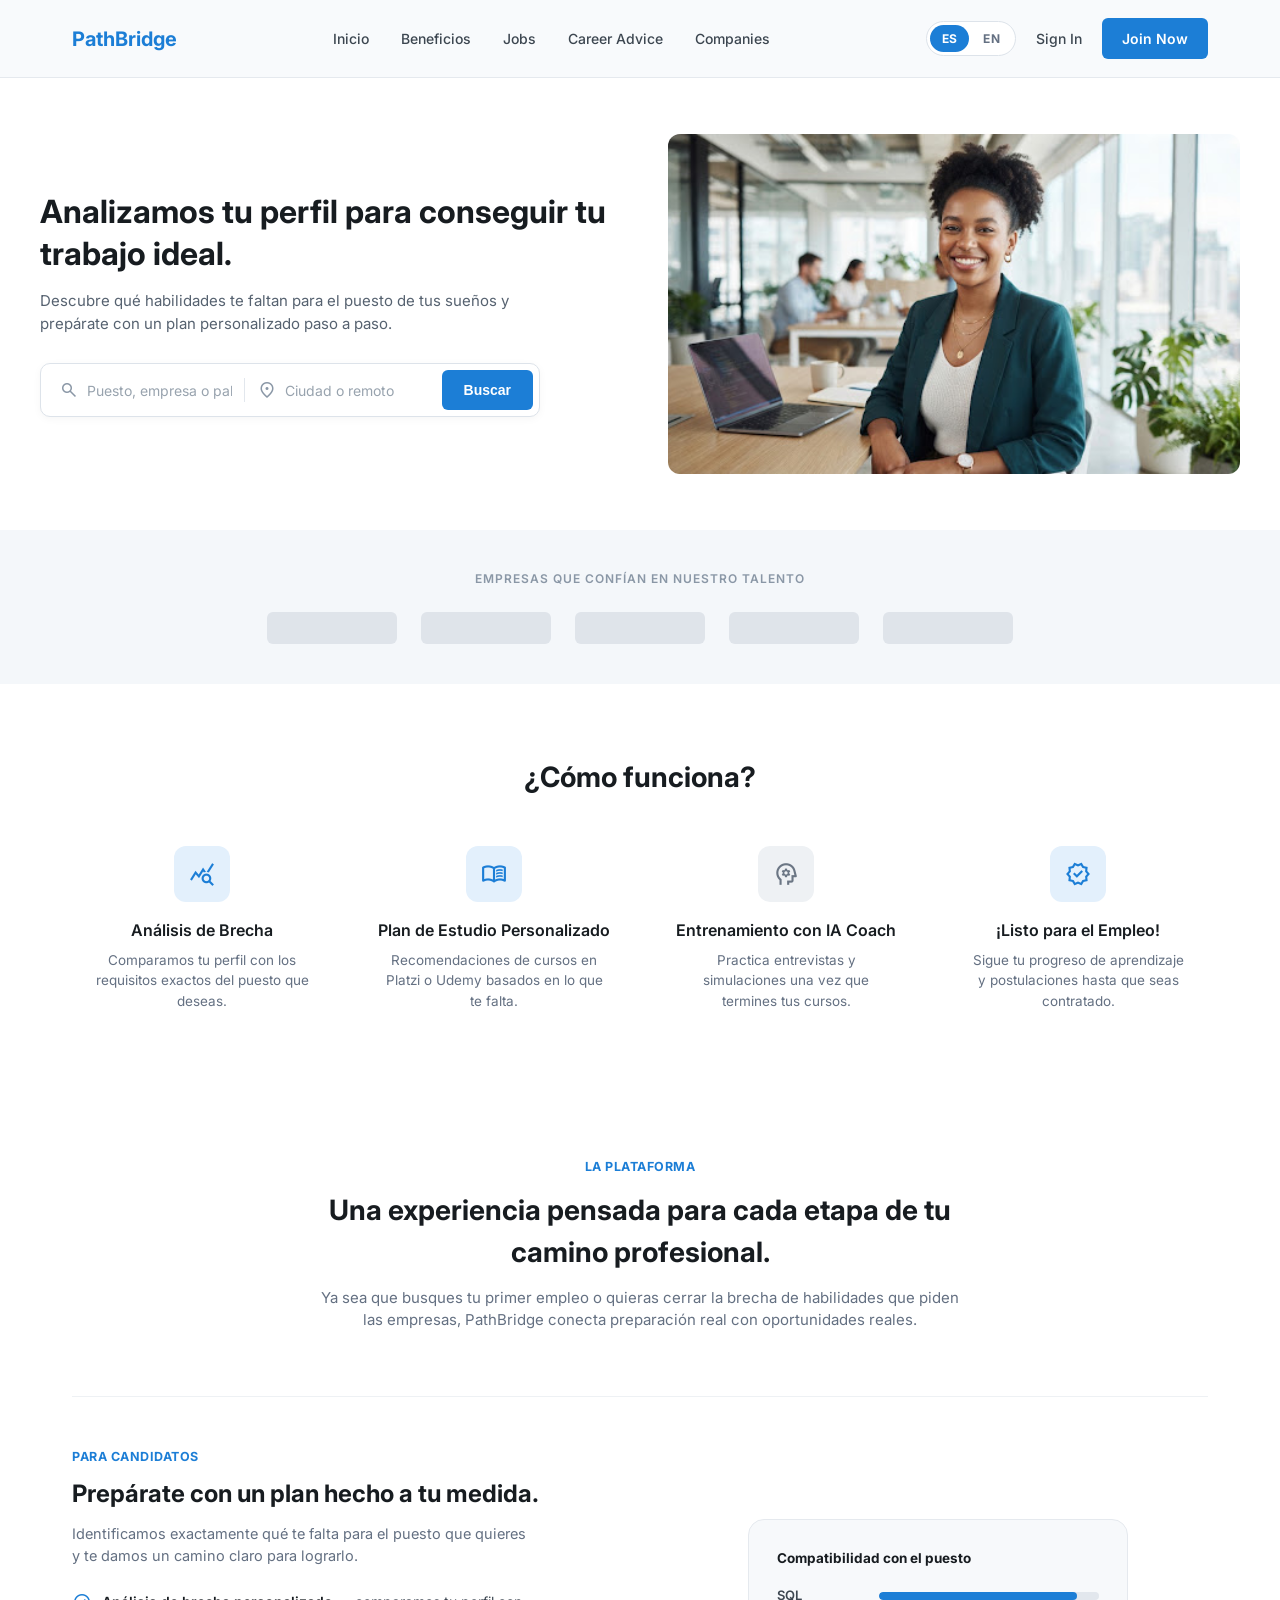
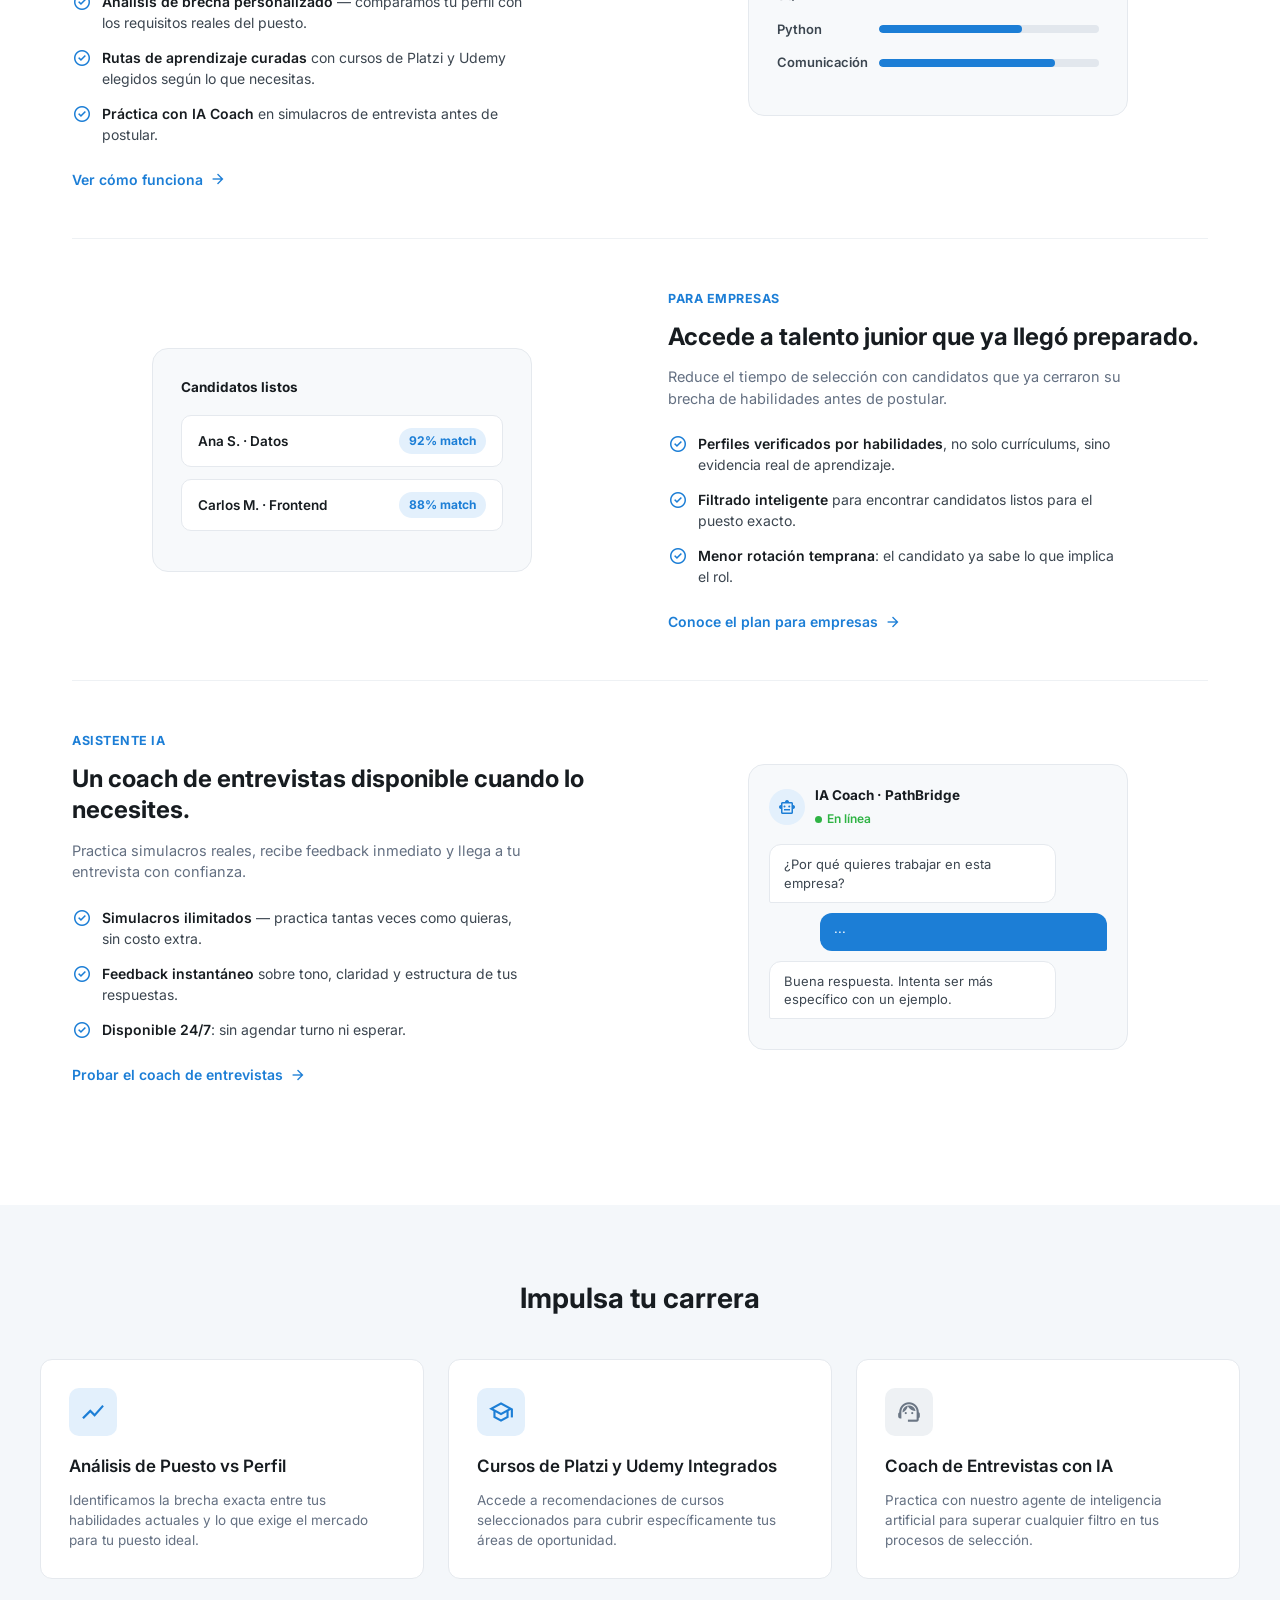
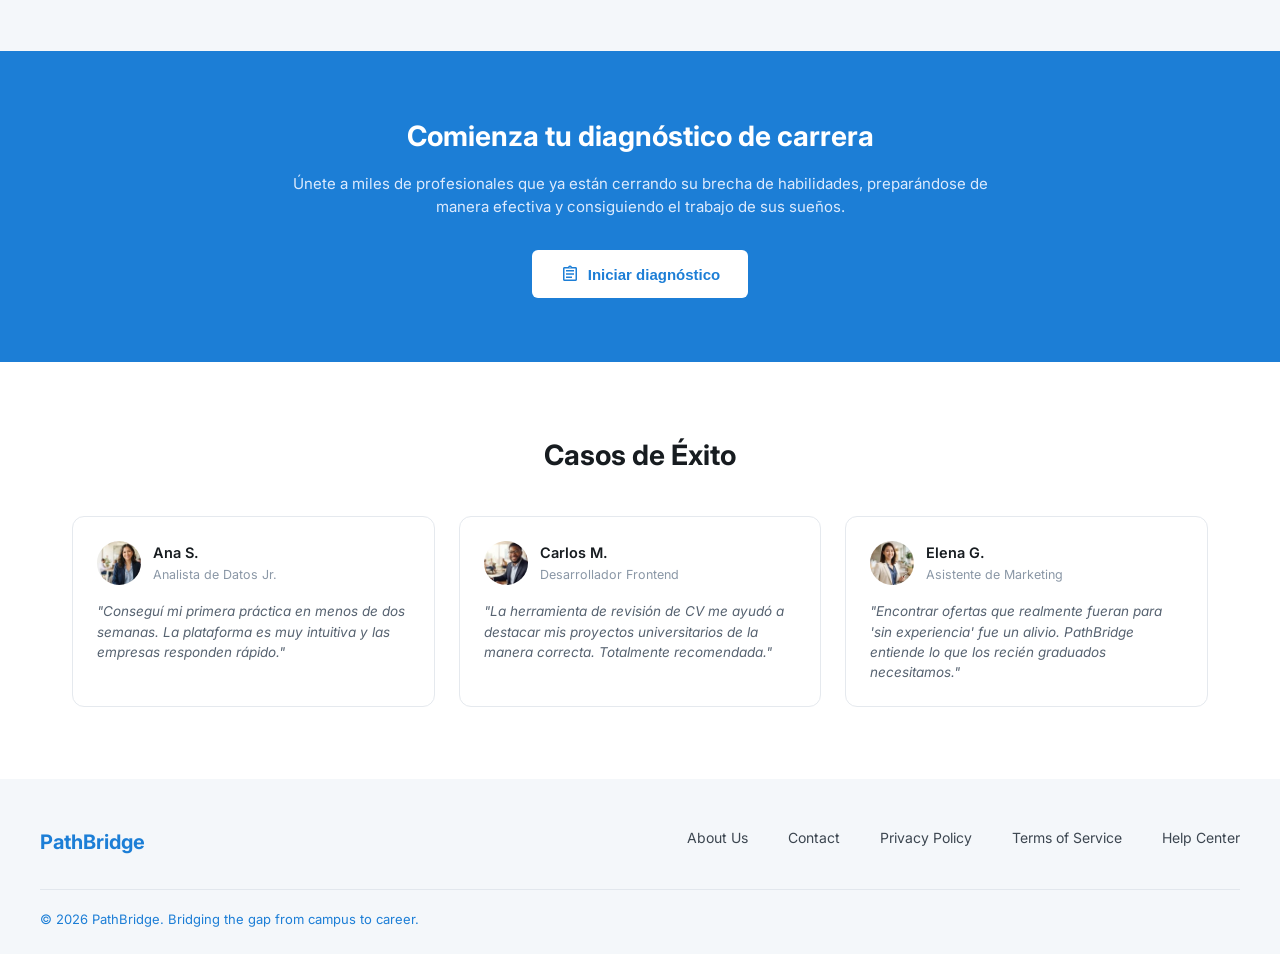
==== index.html @ e03a471b "feat: Adding the First Version of Landing Page" ====
<!DOCTYPE html>
<html lang="es">
<head>
<meta charset="UTF-8" />
<meta name="viewport" content="width=device-width, initial-scale=1.0" />
<title>PathBridge</title>
<link href="https://fonts.googleapis.com/css?family=Inter:400,500,600,700&display=swap" rel="stylesheet" />
<link href="https://fonts.googleapis.com/css?family=Material+Symbols+Outlined" rel="stylesheet" />
<link href="./css/main.css" rel="stylesheet" />
<script src="./js/i18n.js" defer></script>
</head>
<body>

  <!-- Header -->
  <header class="header">
    <div class="header-inner">
      <div class="logo">PathBridge</div>
      <nav class="nav-links">
        <a href="#inicio" data-i18n="nav.home">Inicio</a>
        <a href="#beneficios" data-i18n="nav.benefits">Beneficios</a>
        <a href="#" data-i18n="nav.jobs">Jobs</a>
        <a href="#" data-i18n="nav.advice">Career Advice</a>
        <a href="#" data-i18n="nav.companies">Companies</a>
      </nav>
      <div class="header-actions">
        <div class="lang-switcher" role="group" aria-label="Language" data-lang-switcher>
          <button type="button" class="lang-btn active" data-lang="es" aria-current="true">ES</button>
          <button type="button" class="lang-btn" data-lang="en" aria-current="false">EN</button>
        </div>
        <a href="#" class="signin" data-i18n="nav.signin">Sign In</a>
        <a href="#" class="btn btn-primary" data-i18n="nav.join">Join Now</a>
      </div>
    </div>
  </header>

  <!-- Hero -->
  <section class="hero" id="inicio">
    <div class="hero-inner">
      <div class="hero-text">
        <h1 data-i18n="hero.title">Analizamos tu perfil para conseguir tu trabajo ideal.</h1>
        <p data-i18n="hero.subtitle">Descubre qué habilidades te faltan para el puesto de tus sueños y prepárate con un plan personalizado paso a paso.</p>

        <div class="search-bar">
          <div class="search-field">
            <span class="material-symbols-outlined">search</span>
            <input type="text" placeholder="Puesto, empresa o palabra clave" data-i18n-placeholder="hero.search.keyword" />
          </div>
          <div class="search-divider"></div>
          <div class="search-field">
            <span class="material-symbols-outlined">location_on</span>
            <input type="text" placeholder="Ciudad o remoto" data-i18n-placeholder="hero.search.location" />
          </div>
          <button class="btn btn-primary search-btn" data-i18n="hero.search.btn">Buscar</button>
        </div>
      </div>

      <div class="hero-image">
        <img src="./images/hero.jpg" alt="Profesional sonriendo en oficina" />
      </div>
    </div>
  </section>

  <!-- Trusted companies -->
  <section class="trusted">
    <p class="trusted-label" data-i18n="trusted.label">EMPRESAS QUE CONFÍAN EN NUESTRO TALENTO</p>
    <div class="trusted-logos">
      <div class="logo-placeholder"></div>
      <div class="logo-placeholder"></div>
      <div class="logo-placeholder"></div>
      <div class="logo-placeholder"></div>
      <div class="logo-placeholder"></div>
    </div>
  </section>

  <!-- How it works -->
  <section class="how-it-works">
    <h2 data-i18n="how.title">¿Cómo funciona?</h2>
    <div class="steps-grid">
      <div class="step-card">
        <div class="step-icon icon-blue"><span class="material-symbols-outlined">query_stats</span></div>
        <h3 data-i18n="how.step1.title">Análisis de Brecha</h3>
        <p data-i18n="how.step1.body">Comparamos tu perfil con los requisitos exactos del puesto que deseas.</p>
      </div>
      <div class="step-card">
        <div class="step-icon icon-blue"><span class="material-symbols-outlined">menu_book</span></div>
        <h3 data-i18n="how.step2.title">Plan de Estudio Personalizado</h3>
        <p data-i18n="how.step2.body">Recomendaciones de cursos en Platzi o Udemy basados en lo que te falta.</p>
      </div>
      <div class="step-card">
        <div class="step-icon icon-gray"><span class="material-symbols-outlined">psychology</span></div>
        <h3 data-i18n="how.step3.title">Entrenamiento con IA Coach</h3>
        <p data-i18n="how.step3.body">Practica entrevistas y simulaciones una vez que termines tus cursos.</p>
      </div>
      <div class="step-card">
        <div class="step-icon icon-blue"><span class="material-symbols-outlined">verified</span></div>
        <h3 data-i18n="how.step4.title">¡Listo para el Empleo!</h3>
        <p data-i18n="how.step4.body">Sigue tu progreso de aprendizaje y postulaciones hasta que seas contratado.</p>
      </div>
    </div>
  </section>

  <!-- Benefits -->
  <section class="benefits" id="beneficios">
    <div class="benefits-lead">
      <span class="eyebrow" data-i18n="benefits.eyebrow">La plataforma</span>
      <h2 data-i18n="benefits.title">Una experiencia pensada para cada etapa de tu camino profesional.</h2>
      <p data-i18n="benefits.body">Ya sea que busques tu primer empleo o quieras cerrar la brecha de habilidades que piden las empresas, PathBridge conecta preparación real con oportunidades reales.</p>
    </div>

    <!-- Block 1: Candidates -->
    <div class="value-block">
      <div class="value-text">
        <span class="eyebrow" data-i18n="benefits.candidates.eyebrow">Para candidatos</span>
        <h3 data-i18n="benefits.candidates.title">Prepárate con un plan hecho a tu medida.</h3>
        <p data-i18n="benefits.candidates.body">Identificamos exactamente qué te falta para el puesto que quieres y te damos un camino claro para lograrlo.</p>
        <ul class="feature-list">
          <li><span class="material-symbols-outlined feature-check">check_circle</span><span><strong data-i18n="benefits.candidates.feat1.lead">Análisis de brecha personalizado</strong><span data-i18n="benefits.candidates.feat1.rest"> — comparamos tu perfil con los requisitos reales del puesto.</span></span></li>
          <li><span class="material-symbols-outlined feature-check">check_circle</span><span><strong data-i18n="benefits.candidates.feat2.lead">Rutas de aprendizaje curadas</strong><span data-i18n="benefits.candidates.feat2.rest"> con cursos de Platzi y Udemy elegidos según lo que necesitas.</span></span></li>
          <li><span class="material-symbols-outlined feature-check">check_circle</span><span><strong data-i18n="benefits.candidates.feat3.lead">Práctica con IA Coach</strong><span data-i18n="benefits.candidates.feat3.rest"> en simulacros de entrevista antes de postular.</span></span></li>
        </ul>
        <a href="#" class="value-link"><span data-i18n="benefits.candidates.link">Ver cómo funciona</span><span class="material-symbols-outlined">arrow_forward</span></a>
      </div>
      <div class="value-visual">
        <div class="visual-card">
          <p class="visual-title" data-i18n="benefits.candidates.visual.title">Compatibilidad con el puesto</p>
          <div class="skill-row">
            <span data-i18n="benefits.candidates.visual.skill1">SQL</span>
            <div class="skill-bar"><div class="skill-fill" style="width: 90%;"></div></div>
          </div>
          <div class="skill-row">
            <span data-i18n="benefits.candidates.visual.skill2">Python</span>
            <div class="skill-bar"><div class="skill-fill" style="width: 65%;"></div></div>
          </div>
          <div class="skill-row">
            <span data-i18n="benefits.candidates.visual.skill3">Comunicación</span>
            <div class="skill-bar"><div class="skill-fill" style="width: 80%;"></div></div>
          </div>
        </div>
      </div>
    </div>

    <!-- Block 2: Companies -->
    <div class="value-block flip">
      <div class="value-text">
        <span class="eyebrow" data-i18n="benefits.companies.eyebrow">Para empresas</span>
        <h3 data-i18n="benefits.companies.title">Accede a talento junior que ya llegó preparado.</h3>
        <p data-i18n="benefits.companies.body">Reduce el tiempo de selección con candidatos que ya cerraron su brecha de habilidades antes de postular.</p>
        <ul class="feature-list">
          <li><span class="material-symbols-outlined feature-check">check_circle</span><span><strong data-i18n="benefits.companies.feat1.lead">Perfiles verificados por habilidades</strong><span data-i18n="benefits.companies.feat1.rest">, no solo currículums, sino evidencia real de aprendizaje.</span></span></li>
          <li><span class="material-symbols-outlined feature-check">check_circle</span><span><strong data-i18n="benefits.companies.feat2.lead">Filtrado inteligente</strong><span data-i18n="benefits.companies.feat2.rest"> para encontrar candidatos listos para el puesto exacto.</span></span></li>
          <li><span class="material-symbols-outlined feature-check">check_circle</span><span><strong data-i18n="benefits.companies.feat3.lead">Menor rotación temprana</strong><span data-i18n="benefits.companies.feat3.rest">: el candidato ya sabe lo que implica el rol.</span></span></li>
        </ul>
        <a href="#" class="value-link"><span data-i18n="benefits.companies.link">Conoce el plan para empresas</span><span class="material-symbols-outlined">arrow_forward</span></a>
      </div>
      <div class="value-visual">
        <div class="visual-card">
          <p class="visual-title" data-i18n="benefits.companies.visual.title">Candidatos listos</p>
          <div class="candidate-row">
            <span data-i18n="benefits.companies.visual.candidate1">Ana S. · Datos</span>
            <span class="match-pill">92% <span data-i18n="benefits.companies.visual.match">match</span></span>
          </div>
          <div class="candidate-row">
            <span data-i18n="benefits.companies.visual.candidate2">Carlos M. · Frontend</span>
            <span class="match-pill">88% <span data-i18n="benefits.companies.visual.match">match</span></span>
          </div>
        </div>
      </div>
    </div>

    <!-- Block 3: IA -->
    <div class="value-block">
      <div class="value-text">
        <span class="eyebrow" data-i18n="benefits.ai.eyebrow">Asistente IA</span>
        <h3 data-i18n="benefits.ai.title">Un coach de entrevistas disponible cuando lo necesites.</h3>
        <p data-i18n="benefits.ai.body">Practica simulacros reales, recibe feedback inmediato y llega a tu entrevista con confianza.</p>
        <ul class="feature-list">
          <li><span class="material-symbols-outlined feature-check">check_circle</span><span><strong data-i18n="benefits.ai.feat1.lead">Simulacros ilimitados</strong><span data-i18n="benefits.ai.feat1.rest"> — practica tantas veces como quieras, sin costo extra.</span></span></li>
          <li><span class="material-symbols-outlined feature-check">check_circle</span><span><strong data-i18n="benefits.ai.feat2.lead">Feedback instantáneo</strong><span data-i18n="benefits.ai.feat2.rest"> sobre tono, claridad y estructura de tus respuestas.</span></span></li>
          <li><span class="material-symbols-outlined feature-check">check_circle</span><span><strong data-i18n="benefits.ai.feat3.lead">Disponible 24/7</strong><span data-i18n="benefits.ai.feat3.rest">: sin agendar turno ni esperar.</span></span></li>
        </ul>
        <a href="#" class="value-link"><span data-i18n="benefits.ai.link">Probar el coach de entrevistas</span><span class="material-symbols-outlined">arrow_forward</span></a>
      </div>
      <div class="value-visual">
        <div class="visual-card chat-card">
          <div class="chat-card-header">
            <span class="material-symbols-outlined">smart_toy</span>
            <div>
              <p class="visual-title" data-i18n="benefits.ai.visual.name">IA Coach · PathBridge</p>
              <span class="status-dot" data-i18n="benefits.ai.visual.status">En línea</span>
            </div>
          </div>
          <div class="chat-bubble bot" data-i18n="benefits.ai.visual.msg1">¿Por qué quieres trabajar en esta empresa?</div>
          <div class="chat-bubble user">···</div>
          <div class="chat-bubble bot" data-i18n="benefits.ai.visual.msg2">Buena respuesta. Intenta ser más específico con un ejemplo.</div>
        </div>
      </div>
    </div>
  </section>

  <!-- Boost your career -->
  <section class="boost-career">
    <h2 data-i18n="boost.title">Impulsa tu carrera</h2>
    <div class="boost-grid">
      <div class="boost-card">
        <div class="boost-icon icon-blue"><span class="material-symbols-outlined">show_chart</span></div>
        <h3 data-i18n="boost.card1.title">Análisis de Puesto vs Perfil</h3>
        <p data-i18n="boost.card1.body">Identificamos la brecha exacta entre tus habilidades actuales y lo que exige el mercado para tu puesto ideal.</p>
      </div>
      <div class="boost-card">
        <div class="boost-icon icon-blue"><span class="material-symbols-outlined">school</span></div>
        <h3 data-i18n="boost.card2.title">Cursos de Platzi y Udemy Integrados</h3>
        <p data-i18n="boost.card2.body">Accede a recomendaciones de cursos seleccionados para cubrir específicamente tus áreas de oportunidad.</p>
      </div>
      <div class="boost-card">
        <div class="boost-icon icon-gray"><span class="material-symbols-outlined">support_agent</span></div>
        <h3 data-i18n="boost.card3.title">Coach de Entrevistas con IA</h3>
        <p data-i18n="boost.card3.body">Practica con nuestro agente de inteligencia artificial para superar cualquier filtro en tus procesos de selección.</p>
      </div>
    </div>
  </section>

  <!-- CTA -->
  <section class="cta">
    <h2 data-i18n="cta.title">Comienza tu diagnóstico de carrera</h2>
    <p data-i18n="cta.body">Únete a miles de profesionales que ya están cerrando su brecha de habilidades, preparándose de manera efectiva y consiguiendo el trabajo de sus sueños.</p>
    <button class="btn btn-white">
      <span class="material-symbols-outlined">assignment</span>
      <span data-i18n="cta.btn">Iniciar diagnóstico</span>
    </button>
  </section>

  <!-- Success stories -->
  <section class="success-stories">
    <h2 data-i18n="stories.title">Casos de Éxito</h2>
    <div class="stories-grid">
      <div class="story-card">
        <div class="story-header">
          <img src="./images/avatar1.jpg" alt="Ana S." class="avatar" />
          <div>
            <h4>Ana S.</h4>
            <span data-i18n="stories.role1">Analista de Datos Jr.</span>
          </div>
        </div>
        <p data-i18n="stories.quote1">"Conseguí mi primera práctica en menos de dos semanas. La plataforma es muy intuitiva y las empresas responden rápido."</p>
      </div>
      <div class="story-card">
        <div class="story-header">
          <img src="./images/avatar2.jpg" alt="Carlos M." class="avatar" />
          <div>
            <h4>Carlos M.</h4>
            <span data-i18n="stories.role2">Desarrollador Frontend</span>
          </div>
        </div>
        <p data-i18n="stories.quote2">"La herramienta de revisión de CV me ayudó a destacar mis proyectos universitarios de la manera correcta. Totalmente recomendada."</p>
      </div>
      <div class="story-card">
        <div class="story-header">
          <img src="./images/avatar3.jpg" alt="Elena G." class="avatar" />
          <div>
            <h4>Elena G.</h4>
            <span data-i18n="stories.role3">Asistente de Marketing</span>
          </div>
        </div>
        <p data-i18n="stories.quote3">"Encontrar ofertas que realmente fueran para 'sin experiencia' fue un alivio. PathBridge entiende lo que los recién graduados necesitamos."</p>
      </div>
    </div>
  </section>

  <!-- Footer -->
  <footer class="footer">
    <div class="footer-inner">
      <div class="footer-logo">PathBridge</div>
      <div class="footer-links">
        <a href="#" data-i18n="footer.about">About Us</a>
        <a href="#" data-i18n="footer.contact">Contact</a>
        <a href="#" data-i18n="footer.privacy">Privacy Policy</a>
        <a href="#" data-i18n="footer.terms">Terms of Service</a>
        <a href="#" data-i18n="footer.help">Help Center</a>
      </div>
    </div>
    <div class="footer-bottom">
      <p data-i18n="footer.copy">© 2026 PathBridge. Bridging the gap from campus to career.</p>
    </div>
  </footer>

</body>
</html>
---- css/main.css ----
* {
  box-sizing: border-box;
  margin: 0;
  padding: 0;
}

body {
  font-family: 'Inter', sans-serif;
  color: #171c20;
  background: #ffffff;
  font-size: 14px;
  line-height: 1.5;
}

h1, h2, h3, h4 {
  font-family: 'Inter', sans-serif;
  color: #171c20;
}

a {
  text-decoration: none;
  color: inherit;
}

.btn {
  display: inline-flex;
  align-items: center;
  justify-content: center;
  gap: 8px;
  border: none;
  border-radius: 6px;
  padding: 10px 20px;
  font-size: 14px;
  font-weight: 600;
  cursor: pointer;
}

.btn-primary {
  background: #1c7ed6;
  color: #ffffff;
}

.btn-primary:hover {
  background: #1a6fc0;
}

.btn-white {
  background: #ffffff;
  color: #1c7ed6;
  padding: 14px 28px;
  font-size: 15px;
}

.btn-white:hover {
  background: #f0f6fc;
}

/* ---------- Header ---------- */
.header {
  width: 100%;
  background: #f8fafc;
  border-bottom: 1px solid #e5e9ee;
}

.header-inner {
  max-width: 1200px;
  margin: 0 auto;
  padding: 18px 32px;
  display: flex;
  align-items: center;
  justify-content: space-between;
}

.logo {
  font-size: 20px;
  font-weight: 700;
  color: #1c7ed6;
}

.nav-links {
  display: flex;
  gap: 32px;
}

.nav-links a {
  font-size: 14px;
  font-weight: 500;
  color: #3c4650;
}

.nav-links a:hover {
  color: #1c7ed6;
}

.header-actions {
  display: flex;
  align-items: center;
  gap: 20px;
}

/* Language switcher */
.lang-switcher {
  display: inline-flex;
  align-items: center;
  border: 1px solid #dde3ea;
  background: #ffffff;
  border-radius: 999px;
  padding: 3px;
  gap: 2px;
}

.lang-btn {
  border: none;
  background: transparent;
  font-family: 'Inter', sans-serif;
  font-size: 12px;
  font-weight: 700;
  letter-spacing: 0.03em;
  color: #647082;
  padding: 6px 12px;
  border-radius: 999px;
  cursor: pointer;
  transition: background 0.15s ease, color 0.15s ease;
}

.lang-btn:hover {
  color: #1c7ed6;
}

.lang-btn.active {
  background: #1c7ed6;
  color: #ffffff;
}

.signin {
  font-size: 14px;
  font-weight: 500;
  color: #3c4650;
}

.signin:hover {
  color: #1c7ed6;
}

/* ---------- Hero ---------- */
.hero {
  width: 100%;
  padding: 56px 32px;
}

.hero-inner {
  max-width: 1200px;
  margin: 0 auto;
  display: flex;
  align-items: center;
  gap: 56px;
}

.hero-text {
  flex: 1;
  min-width: 320px;
}

.hero-text h1 {
  font-size: 32px;
  font-weight: 700;
  line-height: 1.3;
  margin-bottom: 16px;
}

.hero-text p {
  font-size: 15px;
  color: #566270;
  margin-bottom: 28px;
  max-width: 480px;
}

.search-bar {
  display: flex;
  align-items: center;
  background: #ffffff;
  border: 1px solid #dde3ea;
  border-radius: 10px;
  padding: 6px;
  max-width: 500px;
  box-shadow: 0 2px 8px rgba(0,0,0,0.04);
}

.search-field {
  display: flex;
  align-items: center;
  gap: 8px;
  flex: 1;
  padding: 8px 12px;
}

.search-field .material-symbols-outlined {
  font-size: 20px;
  color: #8a97a6;
}

.search-field input {
  border: none;
  outline: none;
  font-size: 14px;
  width: 100%;
  font-family: 'Inter', sans-serif;
  color: #171c20;
}

.search-field input::placeholder {
  color: #98a3ae;
}

.search-divider {
  width: 1px;
  height: 24px;
  background: #e2e7ed;
}

.search-btn {
  border-radius: 6px;
  padding: 12px 22px;
  white-space: nowrap;
}

.hero-image {
  flex: 1;
  min-width: 320px;
}

.hero-image img {
  width: 100%;
  height: 340px;
  object-fit: cover;
  border-radius: 12px;
  display: block;
}

/* ---------- Trusted companies ---------- */
.trusted {
  width: 100%;
  background: #f4f7fa;
  padding: 40px 32px;
  text-align: center;
}

.trusted-label {
  font-size: 12px;
  font-weight: 600;
  letter-spacing: 1px;
  color: #8a97a6;
  margin-bottom: 24px;
}

.trusted-logos {
  max-width: 1000px;
  margin: 0 auto;
  display: flex;
  justify-content: center;
  align-items: center;
  gap: 24px;
  flex-wrap: wrap;
}

.logo-placeholder {
  width: 130px;
  height: 32px;
  background: #dfe4ea;
  border-radius: 6px;
}

/* ---------- How it works ---------- */
.how-it-works {
  max-width: 1200px;
  margin: 0 auto;
  padding: 72px 32px;
  text-align: center;
}

.how-it-works h2 {
  font-size: 28px;
  font-weight: 700;
  margin-bottom: 48px;
}

.steps-grid {
  display: grid;
  grid-template-columns: repeat(4, 1fr);
  gap: 32px;
}

.step-card {
  display: flex;
  flex-direction: column;
  align-items: center;
  text-align: center;
}

.step-icon {
  width: 56px;
  height: 56px;
  border-radius: 12px;
  display: flex;
  align-items: center;
  justify-content: center;
  margin-bottom: 16px;
}

.icon-blue {
  background: #e3f0fc;
  color: #1c7ed6;
}

.icon-gray {
  background: #eef1f4;
  color: #6b7684;
}

.step-icon .material-symbols-outlined,
.boost-icon .material-symbols-outlined {
  font-size: 26px;
}

.step-card h3 {
  font-size: 16px;
  font-weight: 600;
  margin-bottom: 8px;
}

.step-card p {
  font-size: 13.5px;
  color: #647082;
  max-width: 220px;
}

/* ---------- Beneficios ---------- */
.benefits {
  max-width: 1200px;
  margin: 0 auto;
  padding: 72px 32px;
}

.eyebrow {
  display: inline-block;
  font-size: 12.5px;
  font-weight: 700;
  letter-spacing: 0.04em;
  text-transform: uppercase;
  color: #1c7ed6;
  margin-bottom: 12px;
}

.benefits-lead {
  max-width: 640px;
  margin: 0 auto 64px auto;
  text-align: center;
}

.benefits-lead h2 {
  font-size: 28px;
  font-weight: 700;
  margin-bottom: 14px;
}

.benefits-lead p {
  font-size: 15px;
  color: #647082;
}

.value-block {
  display: flex;
  align-items: center;
  gap: 56px;
  padding: 48px 0;
  border-top: 1px solid #eef1f4;
}

.value-block:first-of-type {
  border-top: none;
}

.value-block.flip {
  flex-direction: row-reverse;
}

.value-text {
  flex: 1;
  min-width: 300px;
}

.value-text h3 {
  font-size: 24px;
  font-weight: 700;
  margin-bottom: 14px;
  line-height: 1.3;
}

.value-text > p {
  font-size: 14.5px;
  color: #647082;
  margin-bottom: 24px;
  max-width: 460px;
}

.feature-list {
  list-style: none;
  display: flex;
  flex-direction: column;
  gap: 14px;
  margin-bottom: 24px;
}

.feature-list li {
  display: flex;
  align-items: flex-start;
  gap: 10px;
  font-size: 14px;
  color: #3c4650;
  max-width: 460px;
}

.feature-check {
  font-size: 20px;
  color: #1c7ed6;
  flex-shrink: 0;
  margin-top: 1px;
}

.feature-list strong {
  font-weight: 600;
  color: #171c20;
}

.value-link {
  display: inline-flex;
  align-items: center;
  gap: 6px;
  font-size: 14px;
  font-weight: 600;
  color: #1c7ed6;
}

.value-link .material-symbols-outlined {
  font-size: 18px;
  transition: transform 0.15s ease;
}

.value-link:hover .material-symbols-outlined {
  transform: translateX(3px);
}

.value-visual {
  flex: 1;
  min-width: 280px;
  display: flex;
  justify-content: center;
}

.visual-card {
  width: 100%;
  max-width: 380px;
  background: #f7f9fb;
  border: 1px solid #e5e9ee;
  border-radius: 16px;
  padding: 28px;
}

.visual-title {
  font-size: 13.5px;
  font-weight: 700;
  color: #171c20;
  margin-bottom: 18px;
}

.skill-row {
  display: flex;
  align-items: center;
  gap: 12px;
  margin-bottom: 14px;
  font-size: 13px;
  color: #3c4650;
}

.skill-row span {
  width: 90px;
  flex-shrink: 0;
  font-weight: 600;
}

.skill-bar {
  flex: 1;
  height: 8px;
  background: #e2e7ed;
  border-radius: 999px;
  overflow: hidden;
}

.skill-fill {
  height: 100%;
  background: #1c7ed6;
  border-radius: 999px;
}

.candidate-row {
  display: flex;
  align-items: center;
  justify-content: space-between;
  background: #ffffff;
  border: 1px solid #e5e9ee;
  border-radius: 10px;
  padding: 12px 16px;
  margin-bottom: 12px;
  font-size: 13.5px;
  font-weight: 600;
  color: #171c20;
}

.match-pill {
  background: #e3f0fc;
  color: #1c7ed6;
  font-size: 12px;
  font-weight: 700;
  padding: 4px 10px;
  border-radius: 999px;
}

.chat-card {
  padding: 20px;
}

.chat-card-header {
  display: flex;
  align-items: center;
  gap: 10px;
  margin-bottom: 16px;
}

.chat-card-header .material-symbols-outlined {
  width: 36px;
  height: 36px;
  display: flex;
  align-items: center;
  justify-content: center;
  background: #e3f0fc;
  color: #1c7ed6;
  border-radius: 50%;
  font-size: 20px;
}

.chat-card-header .visual-title {
  margin-bottom: 2px;
}

.status-dot {
  font-size: 12px;
  color: #2fb344;
  font-weight: 600;
}

.status-dot::before {
  content: "";
  display: inline-block;
  width: 7px;
  height: 7px;
  background: #2fb344;
  border-radius: 50%;
  margin-right: 5px;
}

.chat-bubble {
  max-width: 85%;
  font-size: 13px;
  padding: 10px 14px;
  border-radius: 12px;
  margin-bottom: 10px;
  line-height: 1.4;
}

.chat-bubble.bot {
  background: #ffffff;
  border: 1px solid #e5e9ee;
  color: #3c4650;
  border-bottom-left-radius: 2px;
}

.chat-bubble.user {
  background: #1c7ed6;
  color: #ffffff;
  margin-left: auto;
  border-bottom-right-radius: 2px;
}

/* ---------- Boost your career ---------- */
.boost-career {
  width: 100%;
  background: #f4f7fa;
  padding: 72px 32px;
}

.boost-career h2 {
  max-width: 1200px;
  margin: 0 auto 40px auto;
  font-size: 28px;
  font-weight: 700;
  text-align: center;
}

.boost-grid {
  max-width: 1200px;
  margin: 0 auto;
  display: grid;
  grid-template-columns: repeat(3, 1fr);
  gap: 24px;
}

.boost-card {
  background: #ffffff;
  border: 1px solid #e5e9ee;
  border-radius: 12px;
  padding: 28px;
}

.boost-icon {
  width: 48px;
  height: 48px;
  border-radius: 10px;
  display: flex;
  align-items: center;
  justify-content: center;
  margin-bottom: 18px;
}

.boost-card h3 {
  font-size: 17px;
  font-weight: 600;
  margin-bottom: 10px;
}

.boost-card p {
  font-size: 13.5px;
  color: #647082;
}

/* ---------- CTA ---------- */
.cta {
  width: 100%;
  background: #1c7ed6;
  padding: 64px 32px;
  text-align: center;
  color: #ffffff;
}

.cta h2 {
  font-size: 28px;
  font-weight: 700;
  color: #ffffff;
  margin-bottom: 16px;
}

.cta p {
  max-width: 700px;
  margin: 0 auto 32px auto;
  font-size: 15px;
  color: #dceafd;
}

.cta .btn-white .material-symbols-outlined {
  font-size: 20px;
}

/* ---------- Success stories ---------- */
.success-stories {
  max-width: 1200px;
  margin: 0 auto;
  padding: 72px 32px;
}

.success-stories h2 {
  font-size: 28px;
  font-weight: 700;
  text-align: center;
  margin-bottom: 40px;
}

.stories-grid {
  display: grid;
  grid-template-columns: repeat(3, 1fr);
  gap: 24px;
}

.story-card {
  background: #ffffff;
  border: 1px solid #e5e9ee;
  border-radius: 12px;
  padding: 24px;
}

.story-header {
  display: flex;
  align-items: center;
  gap: 12px;
  margin-bottom: 16px;
}

.avatar {
  width: 44px;
  height: 44px;
  border-radius: 50%;
  object-fit: cover;
}

.story-header h4 {
  font-size: 14.5px;
  font-weight: 600;
}

.story-header span {
  font-size: 12.5px;
  color: #8a97a6;
}

.story-card p {
  font-size: 13.5px;
  color: #566270;
  font-style: italic;
}

/* ---------- Footer ---------- */
.footer {
  width: 100%;
  background: #f4f7fa;
  padding: 48px 32px 24px 32px;
}

.footer-inner {
  max-width: 1200px;
  margin: 0 auto;
  display: flex;
  justify-content: space-between;
  align-items: flex-start;
  flex-wrap: wrap;
  gap: 24px;
  margin-bottom: 32px;
}

.footer-logo {
  font-size: 20px;
  font-weight: 700;
  color: #1c7ed6;
}

.footer-links {
  display: flex;
  gap: 40px;
  flex-wrap: wrap;
}

.footer-links a {
  font-size: 14px;
  color: #3c4650;
}

.footer-links a:hover {
  color: #1c7ed6;
}

.footer-bottom {
  max-width: 1200px;
  margin: 0 auto;
  border-top: 1px solid #e2e7ed;
  padding-top: 20px;
  text-align: left;
}

.footer-bottom p {
  font-size: 13px;
  color: #1c7ed6;
}

/* ---------- Responsive ---------- */
@media (max-width: 900px) {
  .steps-grid {
    grid-template-columns: repeat(2, 1fr);
  }
  .boost-grid,
  .stories-grid {
    grid-template-columns: 1fr;
  }
  .hero-inner {
    flex-direction: column;
  }
  .nav-links {
    display: none;
  }
  .value-block,
  .value-block.flip {
    flex-direction: column;
  }
  .value-text > p,
  .feature-list li {
    max-width: 100%;
  }
}

@media (max-width: 560px) {
  .signin {
    display: none;
  }
  .steps-grid {
    grid-template-columns: 1fr;
  }
  .search-bar {
    flex-direction: column;
    align-items: stretch;
  }
  .search-divider {
    display: none;
  }
  .search-btn {
    margin-top: 6px;
  }
}
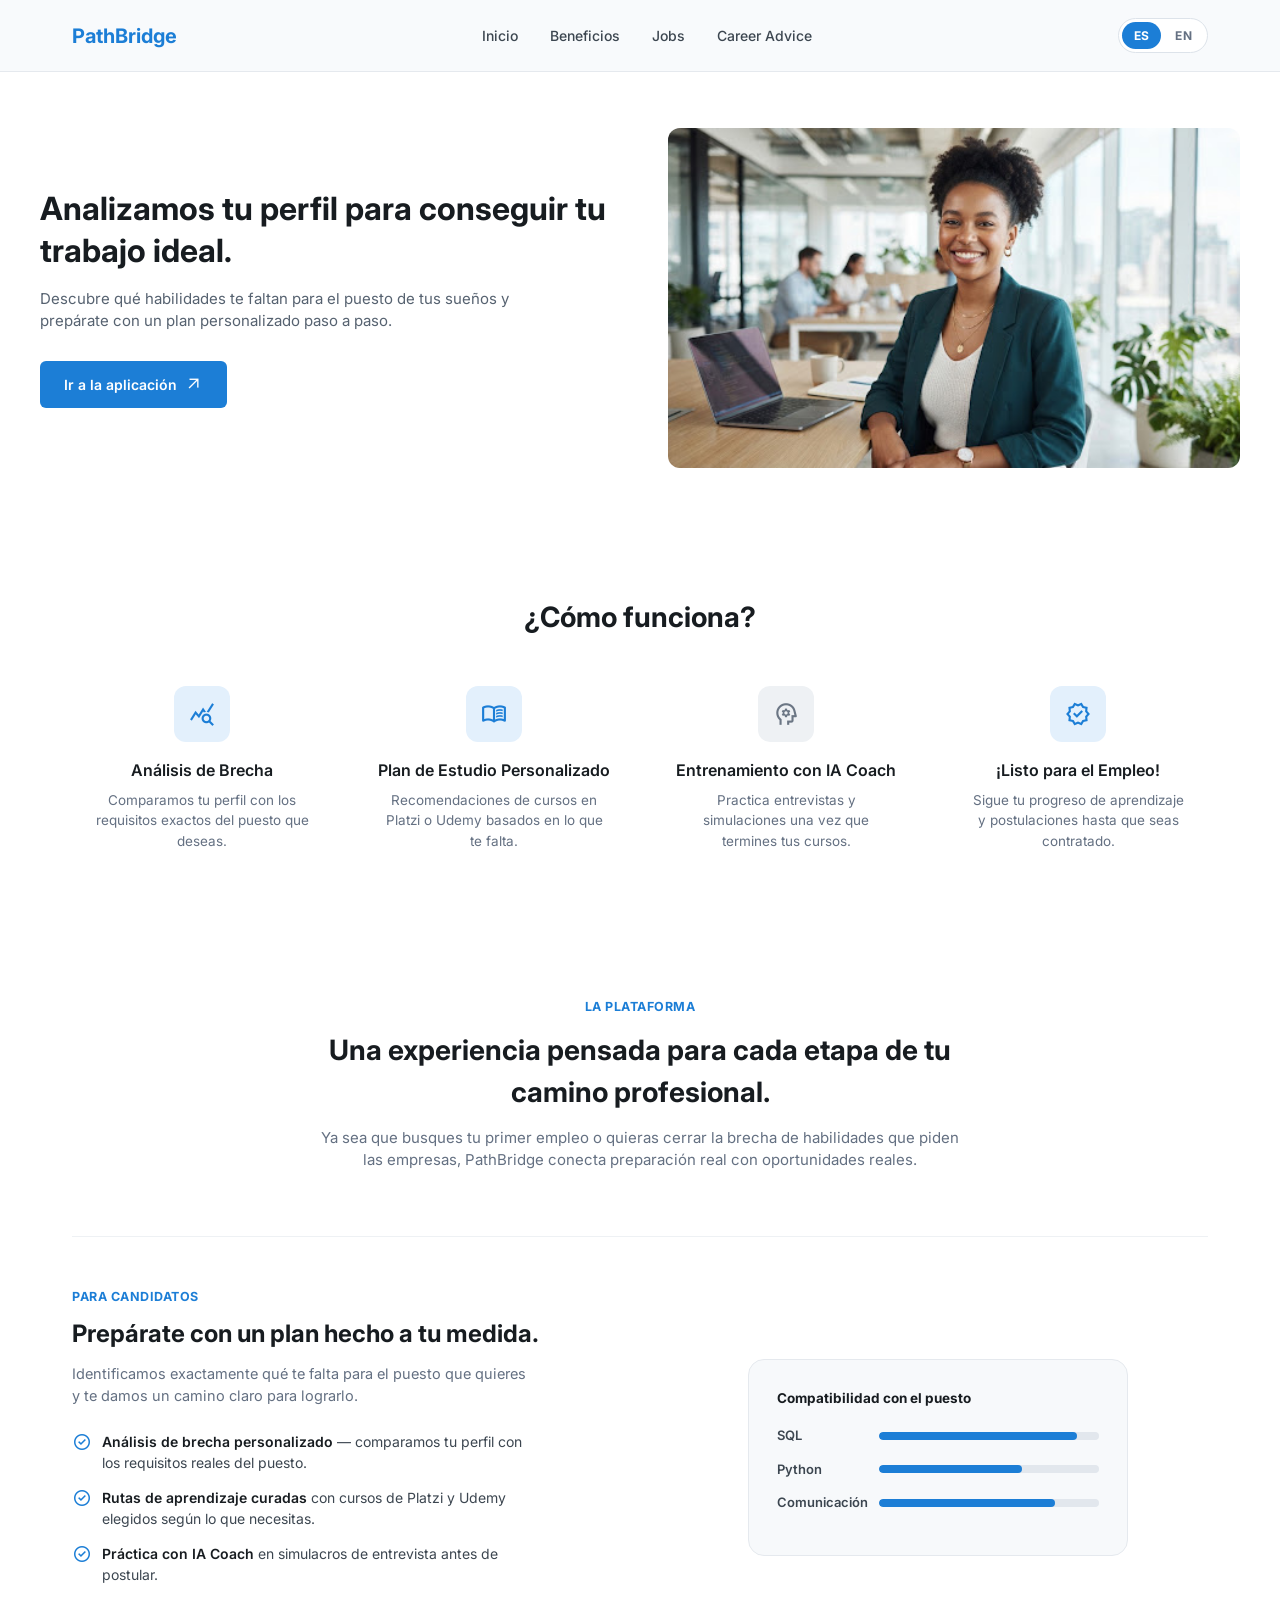
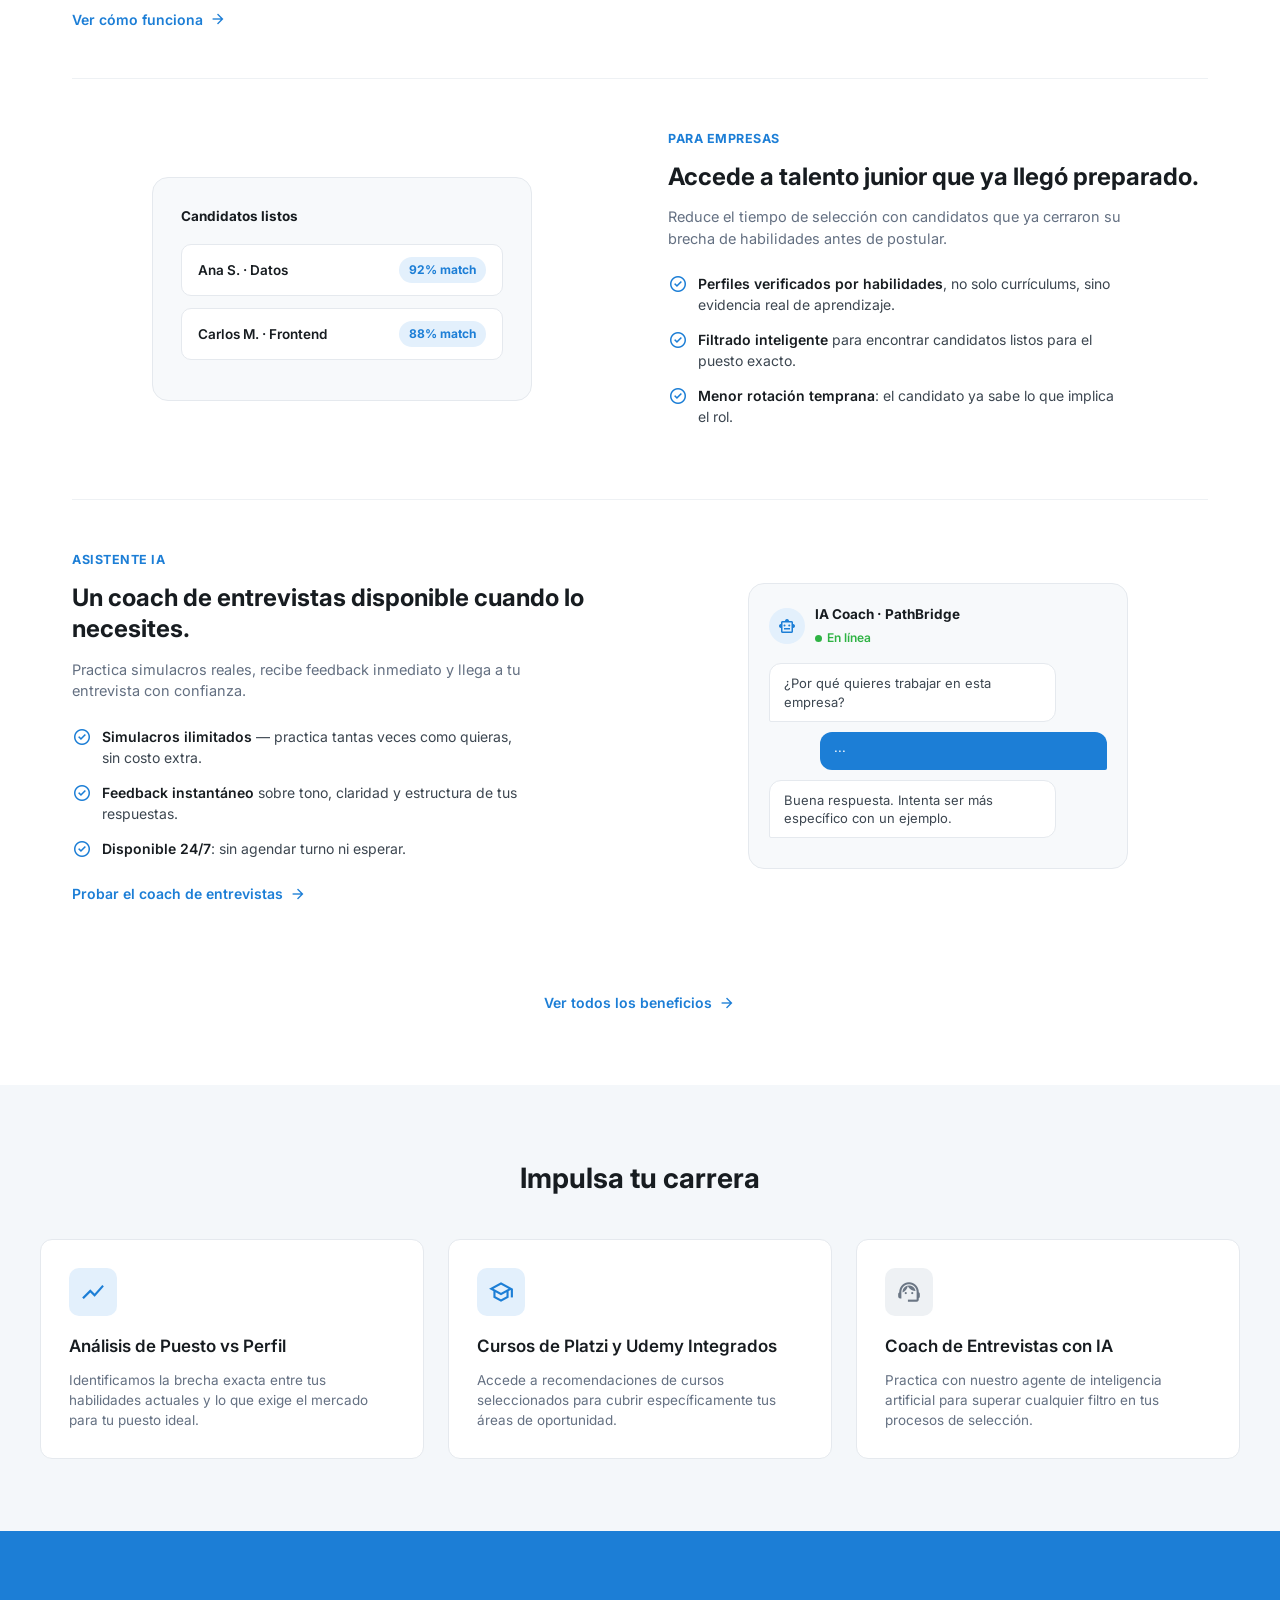
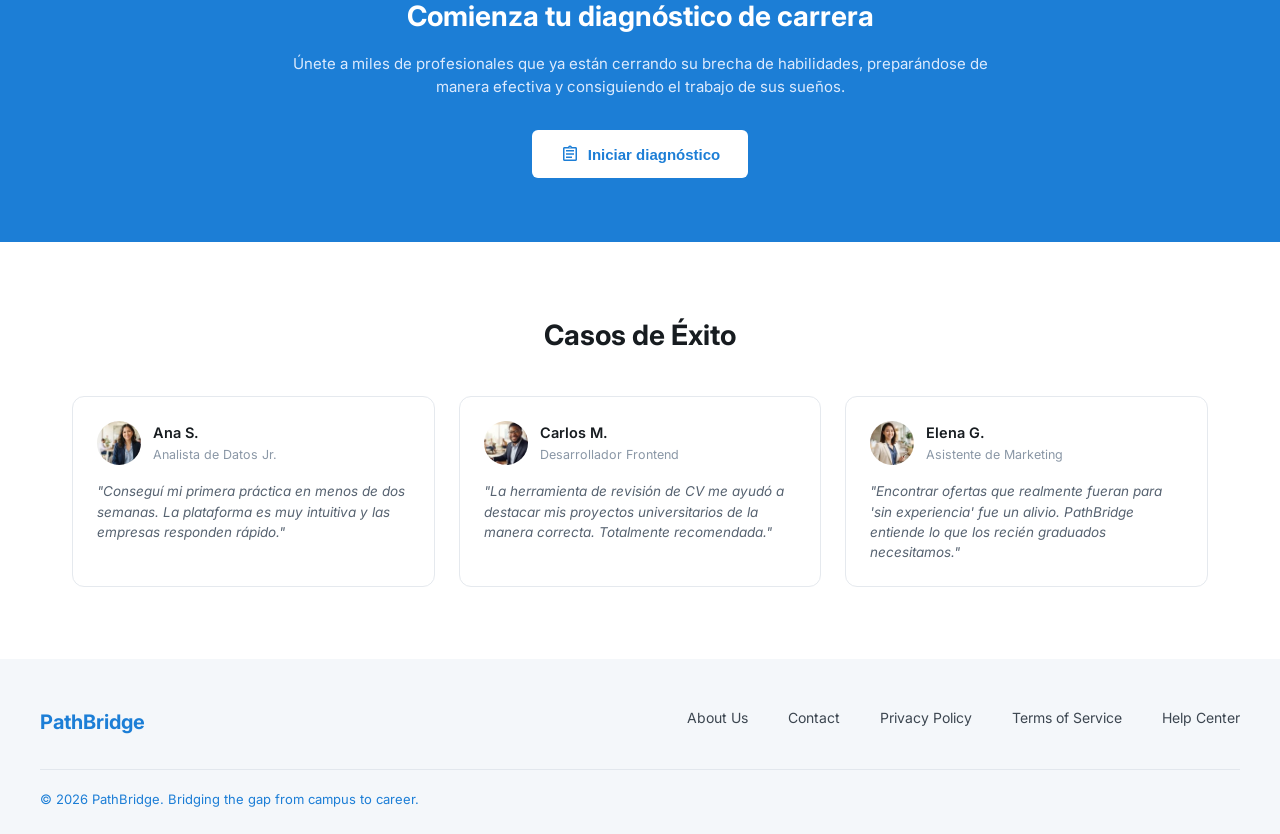
==== commit e78b1bcb: "feat: Modiying the First Version of the Landing Page" ====
--- a/index.html
+++ b/index.html
@@ -1,287 +1,267 @@
 <!DOCTYPE html>
 <html lang="es">
 <head>
-<meta charset="UTF-8" />
-<meta name="viewport" content="width=device-width, initial-scale=1.0" />
-<title>PathBridge</title>
-<link href="https://fonts.googleapis.com/css?family=Inter:400,500,600,700&display=swap" rel="stylesheet" />
-<link href="https://fonts.googleapis.com/css?family=Material+Symbols+Outlined" rel="stylesheet" />
-<link href="./css/main.css" rel="stylesheet" />
-<script src="./js/i18n.js" defer></script>
+    <meta charset="UTF-8" />
+    <meta name="viewport" content="width=device-width, initial-scale=1.0" />
+    <title>PathBridge</title>
+    <link href="https://fonts.googleapis.com/css?family=Inter:400,500,600,700&display=swap" rel="stylesheet" />
+    <link href="https://fonts.googleapis.com/css?family=Material+Symbols+Outlined" rel="stylesheet" />
+    <link href="./css/main.css" rel="stylesheet" />
+    <script src="./js/i18n.js" defer></script>
 </head>
 <body>
 
-  <!-- Header -->
-  <header class="header">
+<!-- Header -->
+<header class="header">
     <div class="header-inner">
-      <div class="logo">PathBridge</div>
-      <nav class="nav-links">
-        <a href="#inicio" data-i18n="nav.home">Inicio</a>
-        <a href="#beneficios" data-i18n="nav.benefits">Beneficios</a>
-        <a href="#" data-i18n="nav.jobs">Jobs</a>
-        <a href="#" data-i18n="nav.advice">Career Advice</a>
-        <a href="#" data-i18n="nav.companies">Companies</a>
-      </nav>
-      <div class="header-actions">
-        <div class="lang-switcher" role="group" aria-label="Language" data-lang-switcher>
-          <button type="button" class="lang-btn active" data-lang="es" aria-current="true">ES</button>
-          <button type="button" class="lang-btn" data-lang="en" aria-current="false">EN</button>
-        </div>
-        <a href="#" class="signin" data-i18n="nav.signin">Sign In</a>
-        <a href="#" class="btn btn-primary" data-i18n="nav.join">Join Now</a>
-      </div>
-    </div>
-  </header>
-
-  <!-- Hero -->
-  <section class="hero" id="inicio">
+        <div class="logo">PathBridge</div>
+        <nav class="nav-links">
+            <a href="#inicio" data-i18n="nav.home">Inicio</a>
+            <a href="pages/beneficios.html" data-i18n="nav.benefits">Beneficios</a>
+            <a href="pages/jobs.html" data-i18n="nav.jobs">Jobs</a>
+            <a href="pages/career-advice.html" data-i18n="nav.advice">Career Advice</a>
+        </nav>
+        <div class="header-actions">
+            <div class="lang-switcher" role="group" aria-label="Language" data-lang-switcher>
+                <button type="button" class="lang-btn active" data-lang="es" aria-current="true">ES</button>
+                <button type="button" class="lang-btn" data-lang="en" aria-current="false">EN</button>
+            </div>
+        </div>
+    </div>
+</header>
+
+<!-- Hero / Inicio -->
+<section class="hero" id="inicio">
     <div class="hero-inner">
-      <div class="hero-text">
-        <h1 data-i18n="hero.title">Analizamos tu perfil para conseguir tu trabajo ideal.</h1>
-        <p data-i18n="hero.subtitle">Descubre qué habilidades te faltan para el puesto de tus sueños y prepárate con un plan personalizado paso a paso.</p>
-
-        <div class="search-bar">
-          <div class="search-field">
-            <span class="material-symbols-outlined">search</span>
-            <input type="text" placeholder="Puesto, empresa o palabra clave" data-i18n-placeholder="hero.search.keyword" />
-          </div>
-          <div class="search-divider"></div>
-          <div class="search-field">
-            <span class="material-symbols-outlined">location_on</span>
-            <input type="text" placeholder="Ciudad o remoto" data-i18n-placeholder="hero.search.location" />
-          </div>
-          <button class="btn btn-primary search-btn" data-i18n="hero.search.btn">Buscar</button>
-        </div>
-      </div>
-
-      <div class="hero-image">
-        <img src="./images/hero.jpg" alt="Profesional sonriendo en oficina" />
-      </div>
-    </div>
-  </section>
-
-  <!-- Trusted companies -->
-  <section class="trusted">
-    <p class="trusted-label" data-i18n="trusted.label">EMPRESAS QUE CONFÍAN EN NUESTRO TALENTO</p>
-    <div class="trusted-logos">
-      <div class="logo-placeholder"></div>
-      <div class="logo-placeholder"></div>
-      <div class="logo-placeholder"></div>
-      <div class="logo-placeholder"></div>
-      <div class="logo-placeholder"></div>
-    </div>
-  </section>
-
-  <!-- How it works -->
-  <section class="how-it-works">
+        <div class="hero-text">
+            <h1 data-i18n="hero.title">Analizamos tu perfil para conseguir tu trabajo ideal.</h1>
+            <p data-i18n="hero.subtitle">Descubre qué habilidades te faltan para el puesto de tus sueños y prepárate con un plan personalizado paso a paso.</p>
+
+            <a href="https://app.pathbridge.com" target="_blank" rel="noopener" class="btn btn-primary hero-cta-btn">
+                <span data-i18n="appcta.btn">Ir a la aplicación</span>
+                <span class="material-symbols-outlined">arrow_outward</span>
+            </a>
+        </div>
+
+        <div class="hero-image">
+            <img src="./images/hero.jpg" alt="Profesional sonriendo en oficina" />
+        </div>
+    </div>
+</section>
+
+<!-- How it works -->
+<section class="how-it-works">
     <h2 data-i18n="how.title">¿Cómo funciona?</h2>
     <div class="steps-grid">
-      <div class="step-card">
-        <div class="step-icon icon-blue"><span class="material-symbols-outlined">query_stats</span></div>
-        <h3 data-i18n="how.step1.title">Análisis de Brecha</h3>
-        <p data-i18n="how.step1.body">Comparamos tu perfil con los requisitos exactos del puesto que deseas.</p>
-      </div>
-      <div class="step-card">
-        <div class="step-icon icon-blue"><span class="material-symbols-outlined">menu_book</span></div>
-        <h3 data-i18n="how.step2.title">Plan de Estudio Personalizado</h3>
-        <p data-i18n="how.step2.body">Recomendaciones de cursos en Platzi o Udemy basados en lo que te falta.</p>
-      </div>
-      <div class="step-card">
-        <div class="step-icon icon-gray"><span class="material-symbols-outlined">psychology</span></div>
-        <h3 data-i18n="how.step3.title">Entrenamiento con IA Coach</h3>
-        <p data-i18n="how.step3.body">Practica entrevistas y simulaciones una vez que termines tus cursos.</p>
-      </div>
-      <div class="step-card">
-        <div class="step-icon icon-blue"><span class="material-symbols-outlined">verified</span></div>
-        <h3 data-i18n="how.step4.title">¡Listo para el Empleo!</h3>
-        <p data-i18n="how.step4.body">Sigue tu progreso de aprendizaje y postulaciones hasta que seas contratado.</p>
-      </div>
-    </div>
-  </section>
-
-  <!-- Benefits -->
-  <section class="benefits" id="beneficios">
+        <div class="step-card">
+            <div class="step-icon icon-blue"><span class="material-symbols-outlined">query_stats</span></div>
+            <h3 data-i18n="how.step1.title">Análisis de Brecha</h3>
+            <p data-i18n="how.step1.body">Comparamos tu perfil con los requisitos exactos del puesto que deseas.</p>
+        </div>
+        <div class="step-card">
+            <div class="step-icon icon-blue"><span class="material-symbols-outlined">menu_book</span></div>
+            <h3 data-i18n="how.step2.title">Plan de Estudio Personalizado</h3>
+            <p data-i18n="how.step2.body">Recomendaciones de cursos en Platzi o Udemy basados en lo que te falta.</p>
+        </div>
+        <div class="step-card">
+            <div class="step-icon icon-gray"><span class="material-symbols-outlined">psychology</span></div>
+            <h3 data-i18n="how.step3.title">Entrenamiento con IA Coach</h3>
+            <p data-i18n="how.step3.body">Practica entrevistas y simulaciones una vez que termines tus cursos.</p>
+        </div>
+        <div class="step-card">
+            <div class="step-icon icon-blue"><span class="material-symbols-outlined">verified</span></div>
+            <h3 data-i18n="how.step4.title">¡Listo para el Empleo!</h3>
+            <p data-i18n="how.step4.body">Sigue tu progreso de aprendizaje y postulaciones hasta que seas contratado.</p>
+        </div>
+    </div>
+</section>
+
+<!-- Beneficios -->
+<section class="benefits" id="beneficios">
     <div class="benefits-lead">
-      <span class="eyebrow" data-i18n="benefits.eyebrow">La plataforma</span>
-      <h2 data-i18n="benefits.title">Una experiencia pensada para cada etapa de tu camino profesional.</h2>
-      <p data-i18n="benefits.body">Ya sea que busques tu primer empleo o quieras cerrar la brecha de habilidades que piden las empresas, PathBridge conecta preparación real con oportunidades reales.</p>
-    </div>
-
-    <!-- Block 1: Candidates -->
+        <span class="eyebrow" data-i18n="benefits.eyebrow">La plataforma</span>
+        <h2 data-i18n="benefits.title">Una experiencia pensada para cada etapa de tu camino profesional.</h2>
+        <p data-i18n="benefits.body">Ya sea que busques tu primer empleo o quieras cerrar la brecha de habilidades que piden las empresas, PathBridge conecta preparación real con oportunidades reales.</p>
+    </div>
+
+    <!-- Block 1: Candidatos -->
     <div class="value-block">
-      <div class="value-text">
-        <span class="eyebrow" data-i18n="benefits.candidates.eyebrow">Para candidatos</span>
-        <h3 data-i18n="benefits.candidates.title">Prepárate con un plan hecho a tu medida.</h3>
-        <p data-i18n="benefits.candidates.body">Identificamos exactamente qué te falta para el puesto que quieres y te damos un camino claro para lograrlo.</p>
-        <ul class="feature-list">
-          <li><span class="material-symbols-outlined feature-check">check_circle</span><span><strong data-i18n="benefits.candidates.feat1.lead">Análisis de brecha personalizado</strong><span data-i18n="benefits.candidates.feat1.rest"> — comparamos tu perfil con los requisitos reales del puesto.</span></span></li>
-          <li><span class="material-symbols-outlined feature-check">check_circle</span><span><strong data-i18n="benefits.candidates.feat2.lead">Rutas de aprendizaje curadas</strong><span data-i18n="benefits.candidates.feat2.rest"> con cursos de Platzi y Udemy elegidos según lo que necesitas.</span></span></li>
-          <li><span class="material-symbols-outlined feature-check">check_circle</span><span><strong data-i18n="benefits.candidates.feat3.lead">Práctica con IA Coach</strong><span data-i18n="benefits.candidates.feat3.rest"> en simulacros de entrevista antes de postular.</span></span></li>
-        </ul>
-        <a href="#" class="value-link"><span data-i18n="benefits.candidates.link">Ver cómo funciona</span><span class="material-symbols-outlined">arrow_forward</span></a>
-      </div>
-      <div class="value-visual">
-        <div class="visual-card">
-          <p class="visual-title" data-i18n="benefits.candidates.visual.title">Compatibilidad con el puesto</p>
-          <div class="skill-row">
-            <span data-i18n="benefits.candidates.visual.skill1">SQL</span>
-            <div class="skill-bar"><div class="skill-fill" style="width: 90%;"></div></div>
-          </div>
-          <div class="skill-row">
-            <span data-i18n="benefits.candidates.visual.skill2">Python</span>
-            <div class="skill-bar"><div class="skill-fill" style="width: 65%;"></div></div>
-          </div>
-          <div class="skill-row">
-            <span data-i18n="benefits.candidates.visual.skill3">Comunicación</span>
-            <div class="skill-bar"><div class="skill-fill" style="width: 80%;"></div></div>
-          </div>
-        </div>
-      </div>
-    </div>
-
-    <!-- Block 2: Companies -->
+        <div class="value-text">
+            <span class="eyebrow" data-i18n="benefits.candidates.eyebrow">Para candidatos</span>
+            <h3 data-i18n="benefits.candidates.title">Prepárate con un plan hecho a tu medida.</h3>
+            <p data-i18n="benefits.candidates.body">Identificamos exactamente qué te falta para el puesto que quieres y te damos un camino claro para lograrlo.</p>
+            <ul class="feature-list">
+                <li><span class="material-symbols-outlined feature-check">check_circle</span><span><strong data-i18n="benefits.candidates.feat1.lead">Análisis de brecha personalizado</strong><span data-i18n="benefits.candidates.feat1.rest"> — comparamos tu perfil con los requisitos reales del puesto.</span></span></li>
+                <li><span class="material-symbols-outlined feature-check">check_circle</span><span><strong data-i18n="benefits.candidates.feat2.lead">Rutas de aprendizaje curadas</strong><span data-i18n="benefits.candidates.feat2.rest"> con cursos de Platzi y Udemy elegidos según lo que necesitas.</span></span></li>
+                <li><span class="material-symbols-outlined feature-check">check_circle</span><span><strong data-i18n="benefits.candidates.feat3.lead">Práctica con IA Coach</strong><span data-i18n="benefits.candidates.feat3.rest"> en simulacros de entrevista antes de postular.</span></span></li>
+            </ul>
+            <a href="#" class="value-link"><span data-i18n="benefits.candidates.link">Ver cómo funciona</span><span class="material-symbols-outlined">arrow_forward</span></a>
+        </div>
+        <div class="value-visual">
+            <div class="visual-card">
+                <p class="visual-title" data-i18n="benefits.candidates.visual.title">Compatibilidad con el puesto</p>
+                <div class="skill-row">
+                    <span data-i18n="benefits.candidates.visual.skill1">SQL</span>
+                    <div class="skill-bar"><div class="skill-fill" style="width: 90%;"></div></div>
+                </div>
+                <div class="skill-row">
+                    <span data-i18n="benefits.candidates.visual.skill2">Python</span>
+                    <div class="skill-bar"><div class="skill-fill" style="width: 65%;"></div></div>
+                </div>
+                <div class="skill-row">
+                    <span data-i18n="benefits.candidates.visual.skill3">Comunicación</span>
+                    <div class="skill-bar"><div class="skill-fill" style="width: 80%;"></div></div>
+                </div>
+            </div>
+        </div>
+    </div>
+
+    <!-- Block 2: Empresas (flip) -->
     <div class="value-block flip">
-      <div class="value-text">
-        <span class="eyebrow" data-i18n="benefits.companies.eyebrow">Para empresas</span>
-        <h3 data-i18n="benefits.companies.title">Accede a talento junior que ya llegó preparado.</h3>
-        <p data-i18n="benefits.companies.body">Reduce el tiempo de selección con candidatos que ya cerraron su brecha de habilidades antes de postular.</p>
-        <ul class="feature-list">
-          <li><span class="material-symbols-outlined feature-check">check_circle</span><span><strong data-i18n="benefits.companies.feat1.lead">Perfiles verificados por habilidades</strong><span data-i18n="benefits.companies.feat1.rest">, no solo currículums, sino evidencia real de aprendizaje.</span></span></li>
-          <li><span class="material-symbols-outlined feature-check">check_circle</span><span><strong data-i18n="benefits.companies.feat2.lead">Filtrado inteligente</strong><span data-i18n="benefits.companies.feat2.rest"> para encontrar candidatos listos para el puesto exacto.</span></span></li>
-          <li><span class="material-symbols-outlined feature-check">check_circle</span><span><strong data-i18n="benefits.companies.feat3.lead">Menor rotación temprana</strong><span data-i18n="benefits.companies.feat3.rest">: el candidato ya sabe lo que implica el rol.</span></span></li>
-        </ul>
-        <a href="#" class="value-link"><span data-i18n="benefits.companies.link">Conoce el plan para empresas</span><span class="material-symbols-outlined">arrow_forward</span></a>
-      </div>
-      <div class="value-visual">
-        <div class="visual-card">
-          <p class="visual-title" data-i18n="benefits.companies.visual.title">Candidatos listos</p>
-          <div class="candidate-row">
-            <span data-i18n="benefits.companies.visual.candidate1">Ana S. · Datos</span>
-            <span class="match-pill">92% <span data-i18n="benefits.companies.visual.match">match</span></span>
-          </div>
-          <div class="candidate-row">
-            <span data-i18n="benefits.companies.visual.candidate2">Carlos M. · Frontend</span>
-            <span class="match-pill">88% <span data-i18n="benefits.companies.visual.match">match</span></span>
-          </div>
-        </div>
-      </div>
+        <div class="value-text">
+            <span class="eyebrow" data-i18n="benefits.companies.eyebrow">Para empresas</span>
+            <h3 data-i18n="benefits.companies.title">Accede a talento junior que ya llegó preparado.</h3>
+            <p data-i18n="benefits.companies.body">Reduce el tiempo de selección con candidatos que ya cerraron su brecha de habilidades antes de postular.</p>
+            <ul class="feature-list">
+                <li><span class="material-symbols-outlined feature-check">check_circle</span><span><strong data-i18n="benefits.companies.feat1.lead">Perfiles verificados por habilidades</strong><span data-i18n="benefits.companies.feat1.rest">, no solo currículums, sino evidencia real de aprendizaje.</span></span></li>
+                <li><span class="material-symbols-outlined feature-check">check_circle</span><span><strong data-i18n="benefits.companies.feat2.lead">Filtrado inteligente</strong><span data-i18n="benefits.companies.feat2.rest"> para encontrar candidatos listos para el puesto exacto.</span></span></li>
+                <li><span class="material-symbols-outlined feature-check">check_circle</span><span><strong data-i18n="benefits.companies.feat3.lead">Menor rotación temprana</strong><span data-i18n="benefits.companies.feat3.rest">: el candidato ya sabe lo que implica el rol.</span></span></li>
+            </ul>
+        </div>
+        <div class="value-visual">
+            <div class="visual-card">
+                <p class="visual-title" data-i18n="benefits.companies.visual.title">Candidatos listos</p>
+                <div class="candidate-row">
+                    <span data-i18n="benefits.companies.visual.candidate1">Ana S. · Datos</span>
+                    <span class="match-pill">92% <span data-i18n="benefits.companies.visual.match">match</span></span>
+                </div>
+                <div class="candidate-row">
+                    <span data-i18n="benefits.companies.visual.candidate2">Carlos M. · Frontend</span>
+                    <span class="match-pill">88% <span data-i18n="benefits.companies.visual.match">match</span></span>
+                </div>
+            </div>
+        </div>
     </div>
 
     <!-- Block 3: IA -->
     <div class="value-block">
-      <div class="value-text">
-        <span class="eyebrow" data-i18n="benefits.ai.eyebrow">Asistente IA</span>
-        <h3 data-i18n="benefits.ai.title">Un coach de entrevistas disponible cuando lo necesites.</h3>
-        <p data-i18n="benefits.ai.body">Practica simulacros reales, recibe feedback inmediato y llega a tu entrevista con confianza.</p>
-        <ul class="feature-list">
-          <li><span class="material-symbols-outlined feature-check">check_circle</span><span><strong data-i18n="benefits.ai.feat1.lead">Simulacros ilimitados</strong><span data-i18n="benefits.ai.feat1.rest"> — practica tantas veces como quieras, sin costo extra.</span></span></li>
-          <li><span class="material-symbols-outlined feature-check">check_circle</span><span><strong data-i18n="benefits.ai.feat2.lead">Feedback instantáneo</strong><span data-i18n="benefits.ai.feat2.rest"> sobre tono, claridad y estructura de tus respuestas.</span></span></li>
-          <li><span class="material-symbols-outlined feature-check">check_circle</span><span><strong data-i18n="benefits.ai.feat3.lead">Disponible 24/7</strong><span data-i18n="benefits.ai.feat3.rest">: sin agendar turno ni esperar.</span></span></li>
-        </ul>
-        <a href="#" class="value-link"><span data-i18n="benefits.ai.link">Probar el coach de entrevistas</span><span class="material-symbols-outlined">arrow_forward</span></a>
-      </div>
-      <div class="value-visual">
-        <div class="visual-card chat-card">
-          <div class="chat-card-header">
-            <span class="material-symbols-outlined">smart_toy</span>
-            <div>
-              <p class="visual-title" data-i18n="benefits.ai.visual.name">IA Coach · PathBridge</p>
-              <span class="status-dot" data-i18n="benefits.ai.visual.status">En línea</span>
-            </div>
-          </div>
-          <div class="chat-bubble bot" data-i18n="benefits.ai.visual.msg1">¿Por qué quieres trabajar en esta empresa?</div>
-          <div class="chat-bubble user">···</div>
-          <div class="chat-bubble bot" data-i18n="benefits.ai.visual.msg2">Buena respuesta. Intenta ser más específico con un ejemplo.</div>
-        </div>
-      </div>
-    </div>
-  </section>
-
-  <!-- Boost your career -->
-  <section class="boost-career">
+        <div class="value-text">
+            <span class="eyebrow" data-i18n="benefits.ai.eyebrow">Asistente IA</span>
+            <h3 data-i18n="benefits.ai.title">Un coach de entrevistas disponible cuando lo necesites.</h3>
+            <p data-i18n="benefits.ai.body">Practica simulacros reales, recibe feedback inmediato y llega a tu entrevista con confianza.</p>
+            <ul class="feature-list">
+                <li><span class="material-symbols-outlined feature-check">check_circle</span><span><strong data-i18n="benefits.ai.feat1.lead">Simulacros ilimitados</strong><span data-i18n="benefits.ai.feat1.rest"> — practica tantas veces como quieras, sin costo extra.</span></span></li>
+                <li><span class="material-symbols-outlined feature-check">check_circle</span><span><strong data-i18n="benefits.ai.feat2.lead">Feedback instantáneo</strong><span data-i18n="benefits.ai.feat2.rest"> sobre tono, claridad y estructura de tus respuestas.</span></span></li>
+                <li><span class="material-symbols-outlined feature-check">check_circle</span><span><strong data-i18n="benefits.ai.feat3.lead">Disponible 24/7</strong><span data-i18n="benefits.ai.feat3.rest">: sin agendar turno ni esperar.</span></span></li>
+            </ul>
+            <a href="#" class="value-link"><span data-i18n="benefits.ai.link">Probar el coach de entrevistas</span><span class="material-symbols-outlined">arrow_forward</span></a>
+        </div>
+        <div class="value-visual">
+            <div class="visual-card chat-card">
+                <div class="chat-card-header">
+                    <span class="material-symbols-outlined">smart_toy</span>
+                    <div>
+                        <p class="visual-title" data-i18n="benefits.ai.visual.name">IA Coach · PathBridge</p>
+                        <span class="status-dot" data-i18n="benefits.ai.visual.status">En línea</span>
+                    </div>
+                </div>
+                <div class="chat-bubble bot" data-i18n="benefits.ai.visual.msg1">¿Por qué quieres trabajar en esta empresa?</div>
+                <div class="chat-bubble user">···</div>
+                <div class="chat-bubble bot" data-i18n="benefits.ai.visual.msg2">Buena respuesta. Intenta ser más específico con un ejemplo.</div>
+            </div>
+        </div>
+    </div>
+
+    <div class="benefits-footer">
+        <a href="pages/beneficios.html" class="value-link"><span data-i18n="benefits.seeall">Ver todos los beneficios</span><span class="material-symbols-outlined">arrow_forward</span></a>
+    </div>
+</section>
+
+<!-- Boost your career -->
+<section class="boost-career">
     <h2 data-i18n="boost.title">Impulsa tu carrera</h2>
     <div class="boost-grid">
-      <div class="boost-card">
-        <div class="boost-icon icon-blue"><span class="material-symbols-outlined">show_chart</span></div>
-        <h3 data-i18n="boost.card1.title">Análisis de Puesto vs Perfil</h3>
-        <p data-i18n="boost.card1.body">Identificamos la brecha exacta entre tus habilidades actuales y lo que exige el mercado para tu puesto ideal.</p>
-      </div>
-      <div class="boost-card">
-        <div class="boost-icon icon-blue"><span class="material-symbols-outlined">school</span></div>
-        <h3 data-i18n="boost.card2.title">Cursos de Platzi y Udemy Integrados</h3>
-        <p data-i18n="boost.card2.body">Accede a recomendaciones de cursos seleccionados para cubrir específicamente tus áreas de oportunidad.</p>
-      </div>
-      <div class="boost-card">
-        <div class="boost-icon icon-gray"><span class="material-symbols-outlined">support_agent</span></div>
-        <h3 data-i18n="boost.card3.title">Coach de Entrevistas con IA</h3>
-        <p data-i18n="boost.card3.body">Practica con nuestro agente de inteligencia artificial para superar cualquier filtro en tus procesos de selección.</p>
-      </div>
-    </div>
-  </section>
-
-  <!-- CTA -->
-  <section class="cta">
+        <div class="boost-card">
+            <div class="boost-icon icon-blue"><span class="material-symbols-outlined">show_chart</span></div>
+            <h3 data-i18n="boost.card1.title">Análisis de Puesto vs Perfil</h3>
+            <p data-i18n="boost.card1.body">Identificamos la brecha exacta entre tus habilidades actuales y lo que exige el mercado para tu puesto ideal.</p>
+        </div>
+        <div class="boost-card">
+            <div class="boost-icon icon-blue"><span class="material-symbols-outlined">school</span></div>
+            <h3 data-i18n="boost.card2.title">Cursos de Platzi y Udemy Integrados</h3>
+            <p data-i18n="boost.card2.body">Accede a recomendaciones de cursos seleccionados para cubrir específicamente tus áreas de oportunidad.</p>
+        </div>
+        <div class="boost-card">
+            <div class="boost-icon icon-gray"><span class="material-symbols-outlined">support_agent</span></div>
+            <h3 data-i18n="boost.card3.title">Coach de Entrevistas con IA</h3>
+            <p data-i18n="boost.card3.body">Practica con nuestro agente de inteligencia artificial para superar cualquier filtro en tus procesos de selección.</p>
+        </div>
+    </div>
+</section>
+
+<!-- CTA -->
+<section class="cta">
     <h2 data-i18n="cta.title">Comienza tu diagnóstico de carrera</h2>
     <p data-i18n="cta.body">Únete a miles de profesionales que ya están cerrando su brecha de habilidades, preparándose de manera efectiva y consiguiendo el trabajo de sus sueños.</p>
     <button class="btn btn-white">
-      <span class="material-symbols-outlined">assignment</span>
-      <span data-i18n="cta.btn">Iniciar diagnóstico</span>
+        <span class="material-symbols-outlined">assignment</span>
+        <span data-i18n="cta.btn">Iniciar diagnóstico</span>
     </button>
-  </section>
-
-  <!-- Success stories -->
-  <section class="success-stories">
+</section>
+
+<!-- Success stories -->
+<section class="success-stories">
     <h2 data-i18n="stories.title">Casos de Éxito</h2>
     <div class="stories-grid">
-      <div class="story-card">
-        <div class="story-header">
-          <img src="./images/avatar1.jpg" alt="Ana S." class="avatar" />
-          <div>
-            <h4>Ana S.</h4>
-            <span data-i18n="stories.role1">Analista de Datos Jr.</span>
-          </div>
-        </div>
-        <p data-i18n="stories.quote1">"Conseguí mi primera práctica en menos de dos semanas. La plataforma es muy intuitiva y las empresas responden rápido."</p>
-      </div>
-      <div class="story-card">
-        <div class="story-header">
-          <img src="./images/avatar2.jpg" alt="Carlos M." class="avatar" />
-          <div>
-            <h4>Carlos M.</h4>
-            <span data-i18n="stories.role2">Desarrollador Frontend</span>
-          </div>
-        </div>
-        <p data-i18n="stories.quote2">"La herramienta de revisión de CV me ayudó a destacar mis proyectos universitarios de la manera correcta. Totalmente recomendada."</p>
-      </div>
-      <div class="story-card">
-        <div class="story-header">
-          <img src="./images/avatar3.jpg" alt="Elena G." class="avatar" />
-          <div>
-            <h4>Elena G.</h4>
-            <span data-i18n="stories.role3">Asistente de Marketing</span>
-          </div>
-        </div>
-        <p data-i18n="stories.quote3">"Encontrar ofertas que realmente fueran para 'sin experiencia' fue un alivio. PathBridge entiende lo que los recién graduados necesitamos."</p>
-      </div>
-    </div>
-  </section>
-
-  <!-- Footer -->
-  <footer class="footer">
+        <div class="story-card">
+            <div class="story-header">
+                <img src="./images/avatar1.jpg" alt="Ana S." class="avatar" />
+                <div>
+                    <h4>Ana S.</h4>
+                    <span data-i18n="stories.role1">Analista de Datos Jr.</span>
+                </div>
+            </div>
+            <p data-i18n="stories.quote1">"Conseguí mi primera práctica en menos de dos semanas. La plataforma es muy intuitiva y las empresas responden rápido."</p>
+        </div>
+        <div class="story-card">
+            <div class="story-header">
+                <img src="./images/avatar2.jpg" alt="Carlos M." class="avatar" />
+                <div>
+                    <h4>Carlos M.</h4>
+                    <span data-i18n="stories.role2">Desarrollador Frontend</span>
+                </div>
+            </div>
+            <p data-i18n="stories.quote2">"La herramienta de revisión de CV me ayudó a destacar mis proyectos universitarios de la manera correcta. Totalmente recomendada."</p>
+        </div>
+        <div class="story-card">
+            <div class="story-header">
+                <img src="./images/avatar3.jpg" alt="Elena G." class="avatar" />
+                <div>
+                    <h4>Elena G.</h4>
+                    <span data-i18n="stories.role3">Asistente de Marketing</span>
+                </div>
+            </div>
+            <p data-i18n="stories.quote3">"Encontrar ofertas que realmente fueran para 'sin experiencia' fue un alivio. PathBridge entiende lo que los recién graduados necesitamos."</p>
+        </div>
+    </div>
+</section>
+
+<!-- Footer -->
+<footer class="footer">
     <div class="footer-inner">
-      <div class="footer-logo">PathBridge</div>
-      <div class="footer-links">
-        <a href="#" data-i18n="footer.about">About Us</a>
-        <a href="#" data-i18n="footer.contact">Contact</a>
-        <a href="#" data-i18n="footer.privacy">Privacy Policy</a>
-        <a href="#" data-i18n="footer.terms">Terms of Service</a>
-        <a href="#" data-i18n="footer.help">Help Center</a>
-      </div>
+        <div class="footer-logo">PathBridge</div>
+        <div class="footer-links">
+            <a href="#" data-i18n="footer.about">About Us</a>
+            <a href="#" data-i18n="footer.contact">Contact</a>
+            <a href="#" data-i18n="footer.privacy">Privacy Policy</a>
+            <a href="#" data-i18n="footer.terms">Terms of Service</a>
+            <a href="#" data-i18n="footer.help">Help Center</a>
+        </div>
     </div>
     <div class="footer-bottom">
-      <p data-i18n="footer.copy">© 2026 PathBridge. Bridging the gap from campus to career.</p>
-    </div>
-  </footer>
+        <p data-i18n="footer.copy">© 2024 PathBridge. Bridging the gap from campus to career.</p>
+    </div>
+</footer>
 
 </body>
 </html>
--- a/css/main.css
+++ b/css/main.css
@@ -1,823 +1,1110 @@
 * {
-  box-sizing: border-box;
-  margin: 0;
-  padding: 0;
+    box-sizing: border-box;
+    margin: 0;
+    padding: 0;
 }
 
 body {
-  font-family: 'Inter', sans-serif;
-  color: #171c20;
-  background: #ffffff;
-  font-size: 14px;
-  line-height: 1.5;
+    font-family: 'Inter', sans-serif;
+    color: #171c20;
+    background: #ffffff;
+    font-size: 14px;
+    line-height: 1.5;
 }
 
 h1, h2, h3, h4 {
-  font-family: 'Inter', sans-serif;
-  color: #171c20;
+    font-family: 'Inter', sans-serif;
+    color: #171c20;
 }
 
 a {
-  text-decoration: none;
-  color: inherit;
+    text-decoration: none;
+    color: inherit;
 }
 
 .btn {
-  display: inline-flex;
-  align-items: center;
-  justify-content: center;
-  gap: 8px;
-  border: none;
-  border-radius: 6px;
-  padding: 10px 20px;
-  font-size: 14px;
-  font-weight: 600;
-  cursor: pointer;
+    display: inline-flex;
+    align-items: center;
+    justify-content: center;
+    gap: 8px;
+    border: none;
+    border-radius: 6px;
+    padding: 10px 20px;
+    font-size: 14px;
+    font-weight: 600;
+    cursor: pointer;
 }
 
 .btn-primary {
-  background: #1c7ed6;
-  color: #ffffff;
+    background: #1c7ed6;
+    color: #ffffff;
 }
 
 .btn-primary:hover {
-  background: #1a6fc0;
+    background: #1a6fc0;
 }
 
 .btn-white {
-  background: #ffffff;
-  color: #1c7ed6;
-  padding: 14px 28px;
-  font-size: 15px;
+    background: #ffffff;
+    color: #1c7ed6;
+    padding: 14px 28px;
+    font-size: 15px;
 }
 
 .btn-white:hover {
-  background: #f0f6fc;
+    background: #f0f6fc;
 }
 
 /* ---------- Header ---------- */
 .header {
-  width: 100%;
-  background: #f8fafc;
-  border-bottom: 1px solid #e5e9ee;
+    width: 100%;
+    background: #f8fafc;
+    border-bottom: 1px solid #e5e9ee;
 }
 
 .header-inner {
-  max-width: 1200px;
-  margin: 0 auto;
-  padding: 18px 32px;
-  display: flex;
-  align-items: center;
-  justify-content: space-between;
+    max-width: 1200px;
+    margin: 0 auto;
+    padding: 18px 32px;
+    display: flex;
+    align-items: center;
+    justify-content: space-between;
 }
 
 .logo {
-  font-size: 20px;
-  font-weight: 700;
-  color: #1c7ed6;
+    font-size: 20px;
+    font-weight: 700;
+    color: #1c7ed6;
 }
 
 .nav-links {
-  display: flex;
-  gap: 32px;
+    display: flex;
+    gap: 32px;
 }
 
 .nav-links a {
-  font-size: 14px;
-  font-weight: 500;
-  color: #3c4650;
+    font-size: 14px;
+    font-weight: 500;
+    color: #3c4650;
 }
 
 .nav-links a:hover {
-  color: #1c7ed6;
+    color: #1c7ed6;
 }
 
 .header-actions {
-  display: flex;
-  align-items: center;
-  gap: 20px;
+    display: flex;
+    align-items: center;
+    gap: 20px;
 }
 
 /* Language switcher */
 .lang-switcher {
-  display: inline-flex;
-  align-items: center;
-  border: 1px solid #dde3ea;
-  background: #ffffff;
-  border-radius: 999px;
-  padding: 3px;
-  gap: 2px;
+    display: inline-flex;
+    align-items: center;
+    border: 1px solid #dde3ea;
+    background: #ffffff;
+    border-radius: 999px;
+    padding: 3px;
+    gap: 2px;
 }
 
 .lang-btn {
-  border: none;
-  background: transparent;
-  font-family: 'Inter', sans-serif;
-  font-size: 12px;
-  font-weight: 700;
-  letter-spacing: 0.03em;
-  color: #647082;
-  padding: 6px 12px;
-  border-radius: 999px;
-  cursor: pointer;
-  transition: background 0.15s ease, color 0.15s ease;
+    border: none;
+    background: transparent;
+    font-family: 'Inter', sans-serif;
+    font-size: 12px;
+    font-weight: 700;
+    letter-spacing: 0.03em;
+    color: #647082;
+    padding: 6px 12px;
+    border-radius: 999px;
+    cursor: pointer;
+    transition: background 0.15s ease, color 0.15s ease;
 }
 
 .lang-btn:hover {
-  color: #1c7ed6;
+    color: #1c7ed6;
 }
 
 .lang-btn.active {
-  background: #1c7ed6;
-  color: #ffffff;
-}
-
-.signin {
-  font-size: 14px;
-  font-weight: 500;
-  color: #3c4650;
-}
-
-.signin:hover {
-  color: #1c7ed6;
+    background: #1c7ed6;
+    color: #ffffff;
 }
 
 /* ---------- Hero ---------- */
 .hero {
-  width: 100%;
-  padding: 56px 32px;
+    width: 100%;
+    padding: 56px 32px;
 }
 
 .hero-inner {
-  max-width: 1200px;
-  margin: 0 auto;
-  display: flex;
-  align-items: center;
-  gap: 56px;
+    max-width: 1200px;
+    margin: 0 auto;
+    display: flex;
+    align-items: center;
+    gap: 56px;
 }
 
 .hero-text {
-  flex: 1;
-  min-width: 320px;
+    flex: 1;
+    min-width: 320px;
 }
 
 .hero-text h1 {
-  font-size: 32px;
-  font-weight: 700;
-  line-height: 1.3;
-  margin-bottom: 16px;
+    font-size: 32px;
+    font-weight: 700;
+    line-height: 1.3;
+    margin-bottom: 16px;
 }
 
 .hero-text p {
-  font-size: 15px;
-  color: #566270;
-  margin-bottom: 28px;
-  max-width: 480px;
-}
-
-.search-bar {
-  display: flex;
-  align-items: center;
-  background: #ffffff;
-  border: 1px solid #dde3ea;
-  border-radius: 10px;
-  padding: 6px;
-  max-width: 500px;
-  box-shadow: 0 2px 8px rgba(0,0,0,0.04);
+    font-size: 15px;
+    color: #566270;
+    margin-bottom: 28px;
+    max-width: 480px;
+}
+
+.hero-cta-btn {
+    padding: 13px 24px;
+}
+
+.hero-cta-btn .material-symbols-outlined {
+    font-size: 18px;
 }
 
 .search-field {
-  display: flex;
-  align-items: center;
-  gap: 8px;
-  flex: 1;
-  padding: 8px 12px;
+    display: flex;
+    align-items: center;
+    gap: 8px;
+    flex: 1;
+    padding: 8px 12px;
 }
 
 .search-field .material-symbols-outlined {
-  font-size: 20px;
-  color: #8a97a6;
+    font-size: 20px;
+    color: #8a97a6;
 }
 
 .search-field input {
-  border: none;
-  outline: none;
-  font-size: 14px;
-  width: 100%;
-  font-family: 'Inter', sans-serif;
-  color: #171c20;
+    border: none;
+    outline: none;
+    font-size: 14px;
+    width: 100%;
+    font-family: 'Inter', sans-serif;
+    color: #171c20;
 }
 
 .search-field input::placeholder {
-  color: #98a3ae;
-}
-
-.search-divider {
-  width: 1px;
-  height: 24px;
-  background: #e2e7ed;
-}
-
-.search-btn {
-  border-radius: 6px;
-  padding: 12px 22px;
-  white-space: nowrap;
+    color: #98a3ae;
 }
 
 .hero-image {
-  flex: 1;
-  min-width: 320px;
+    flex: 1;
+    min-width: 320px;
 }
 
 .hero-image img {
-  width: 100%;
-  height: 340px;
-  object-fit: cover;
-  border-radius: 12px;
-  display: block;
-}
-
-/* ---------- Trusted companies ---------- */
-.trusted {
-  width: 100%;
-  background: #f4f7fa;
-  padding: 40px 32px;
-  text-align: center;
-}
-
-.trusted-label {
-  font-size: 12px;
-  font-weight: 600;
-  letter-spacing: 1px;
-  color: #8a97a6;
-  margin-bottom: 24px;
-}
-
-.trusted-logos {
-  max-width: 1000px;
-  margin: 0 auto;
-  display: flex;
-  justify-content: center;
-  align-items: center;
-  gap: 24px;
-  flex-wrap: wrap;
-}
-
-.logo-placeholder {
-  width: 130px;
-  height: 32px;
-  background: #dfe4ea;
-  border-radius: 6px;
+    width: 100%;
+    height: 340px;
+    object-fit: cover;
+    border-radius: 12px;
+    display: block;
 }
 
 /* ---------- How it works ---------- */
 .how-it-works {
-  max-width: 1200px;
-  margin: 0 auto;
-  padding: 72px 32px;
-  text-align: center;
+    max-width: 1200px;
+    margin: 0 auto;
+    padding: 72px 32px;
+    text-align: center;
 }
 
 .how-it-works h2 {
-  font-size: 28px;
-  font-weight: 700;
-  margin-bottom: 48px;
+    font-size: 28px;
+    font-weight: 700;
+    margin-bottom: 48px;
 }
 
 .steps-grid {
-  display: grid;
-  grid-template-columns: repeat(4, 1fr);
-  gap: 32px;
+    display: grid;
+    grid-template-columns: repeat(4, 1fr);
+    gap: 32px;
 }
 
 .step-card {
-  display: flex;
-  flex-direction: column;
-  align-items: center;
-  text-align: center;
+    display: flex;
+    flex-direction: column;
+    align-items: center;
+    text-align: center;
 }
 
 .step-icon {
-  width: 56px;
-  height: 56px;
-  border-radius: 12px;
-  display: flex;
-  align-items: center;
-  justify-content: center;
-  margin-bottom: 16px;
+    width: 56px;
+    height: 56px;
+    border-radius: 12px;
+    display: flex;
+    align-items: center;
+    justify-content: center;
+    margin-bottom: 16px;
 }
 
 .icon-blue {
-  background: #e3f0fc;
-  color: #1c7ed6;
+    background: #e3f0fc;
+    color: #1c7ed6;
 }
 
 .icon-gray {
-  background: #eef1f4;
-  color: #6b7684;
+    background: #eef1f4;
+    color: #6b7684;
 }
 
 .step-icon .material-symbols-outlined,
 .boost-icon .material-symbols-outlined {
-  font-size: 26px;
+    font-size: 26px;
 }
 
 .step-card h3 {
-  font-size: 16px;
-  font-weight: 600;
-  margin-bottom: 8px;
+    font-size: 16px;
+    font-weight: 600;
+    margin-bottom: 8px;
 }
 
 .step-card p {
-  font-size: 13.5px;
-  color: #647082;
-  max-width: 220px;
+    font-size: 13.5px;
+    color: #647082;
+    max-width: 220px;
 }
 
 /* ---------- Beneficios ---------- */
 .benefits {
-  max-width: 1200px;
-  margin: 0 auto;
-  padding: 72px 32px;
+    max-width: 1200px;
+    margin: 0 auto;
+    padding: 72px 32px;
 }
 
 .eyebrow {
-  display: inline-block;
-  font-size: 12.5px;
-  font-weight: 700;
-  letter-spacing: 0.04em;
-  text-transform: uppercase;
-  color: #1c7ed6;
-  margin-bottom: 12px;
+    display: inline-block;
+    font-size: 12.5px;
+    font-weight: 700;
+    letter-spacing: 0.04em;
+    text-transform: uppercase;
+    color: #1c7ed6;
+    margin-bottom: 12px;
 }
 
 .benefits-lead {
-  max-width: 640px;
-  margin: 0 auto 64px auto;
-  text-align: center;
+    max-width: 640px;
+    margin: 0 auto 64px auto;
+    text-align: center;
 }
 
 .benefits-lead h2 {
-  font-size: 28px;
-  font-weight: 700;
-  margin-bottom: 14px;
+    font-size: 28px;
+    font-weight: 700;
+    margin-bottom: 14px;
 }
 
 .benefits-lead p {
-  font-size: 15px;
-  color: #647082;
+    font-size: 15px;
+    color: #647082;
 }
 
 .value-block {
-  display: flex;
-  align-items: center;
-  gap: 56px;
-  padding: 48px 0;
-  border-top: 1px solid #eef1f4;
+    display: flex;
+    align-items: center;
+    gap: 56px;
+    padding: 48px 0;
+    border-top: 1px solid #eef1f4;
 }
 
 .value-block:first-of-type {
-  border-top: none;
+    border-top: none;
 }
 
 .value-block.flip {
-  flex-direction: row-reverse;
+    flex-direction: row-reverse;
 }
 
 .value-text {
-  flex: 1;
-  min-width: 300px;
+    flex: 1;
+    min-width: 300px;
 }
 
 .value-text h3 {
-  font-size: 24px;
-  font-weight: 700;
-  margin-bottom: 14px;
-  line-height: 1.3;
+    font-size: 24px;
+    font-weight: 700;
+    margin-bottom: 14px;
+    line-height: 1.3;
 }
 
 .value-text > p {
-  font-size: 14.5px;
-  color: #647082;
-  margin-bottom: 24px;
-  max-width: 460px;
+    font-size: 14.5px;
+    color: #647082;
+    margin-bottom: 24px;
+    max-width: 460px;
 }
 
 .feature-list {
-  list-style: none;
-  display: flex;
-  flex-direction: column;
-  gap: 14px;
-  margin-bottom: 24px;
+    list-style: none;
+    display: flex;
+    flex-direction: column;
+    gap: 14px;
+    margin-bottom: 24px;
 }
 
 .feature-list li {
-  display: flex;
-  align-items: flex-start;
-  gap: 10px;
-  font-size: 14px;
-  color: #3c4650;
-  max-width: 460px;
+    display: flex;
+    align-items: flex-start;
+    gap: 10px;
+    font-size: 14px;
+    color: #3c4650;
+    max-width: 460px;
 }
 
 .feature-check {
-  font-size: 20px;
-  color: #1c7ed6;
-  flex-shrink: 0;
-  margin-top: 1px;
+    font-size: 20px;
+    color: #1c7ed6;
+    flex-shrink: 0;
+    margin-top: 1px;
 }
 
 .feature-list strong {
-  font-weight: 600;
-  color: #171c20;
+    font-weight: 600;
+    color: #171c20;
 }
 
 .value-link {
-  display: inline-flex;
-  align-items: center;
-  gap: 6px;
-  font-size: 14px;
-  font-weight: 600;
-  color: #1c7ed6;
+    display: inline-flex;
+    align-items: center;
+    gap: 6px;
+    font-size: 14px;
+    font-weight: 600;
+    color: #1c7ed6;
 }
 
 .value-link .material-symbols-outlined {
-  font-size: 18px;
-  transition: transform 0.15s ease;
+    font-size: 18px;
+    transition: transform 0.15s ease;
 }
 
 .value-link:hover .material-symbols-outlined {
-  transform: translateX(3px);
+    transform: translateX(3px);
 }
 
 .value-visual {
-  flex: 1;
-  min-width: 280px;
-  display: flex;
-  justify-content: center;
+    flex: 1;
+    min-width: 280px;
+    display: flex;
+    justify-content: center;
 }
 
 .visual-card {
-  width: 100%;
-  max-width: 380px;
-  background: #f7f9fb;
-  border: 1px solid #e5e9ee;
-  border-radius: 16px;
-  padding: 28px;
+    width: 100%;
+    max-width: 380px;
+    background: #f7f9fb;
+    border: 1px solid #e5e9ee;
+    border-radius: 16px;
+    padding: 28px;
 }
 
 .visual-title {
-  font-size: 13.5px;
-  font-weight: 700;
-  color: #171c20;
-  margin-bottom: 18px;
+    font-size: 13.5px;
+    font-weight: 700;
+    color: #171c20;
+    margin-bottom: 18px;
 }
 
 .skill-row {
-  display: flex;
-  align-items: center;
-  gap: 12px;
-  margin-bottom: 14px;
-  font-size: 13px;
-  color: #3c4650;
+    display: flex;
+    align-items: center;
+    gap: 12px;
+    margin-bottom: 14px;
+    font-size: 13px;
+    color: #3c4650;
 }
 
 .skill-row span {
-  width: 90px;
-  flex-shrink: 0;
-  font-weight: 600;
+    width: 90px;
+    flex-shrink: 0;
+    font-weight: 600;
 }
 
 .skill-bar {
-  flex: 1;
-  height: 8px;
-  background: #e2e7ed;
-  border-radius: 999px;
-  overflow: hidden;
+    flex: 1;
+    height: 8px;
+    background: #e2e7ed;
+    border-radius: 999px;
+    overflow: hidden;
 }
 
 .skill-fill {
-  height: 100%;
-  background: #1c7ed6;
-  border-radius: 999px;
+    height: 100%;
+    background: #1c7ed6;
+    border-radius: 999px;
 }
 
 .candidate-row {
-  display: flex;
-  align-items: center;
-  justify-content: space-between;
-  background: #ffffff;
-  border: 1px solid #e5e9ee;
-  border-radius: 10px;
-  padding: 12px 16px;
-  margin-bottom: 12px;
-  font-size: 13.5px;
-  font-weight: 600;
-  color: #171c20;
+    display: flex;
+    align-items: center;
+    justify-content: space-between;
+    background: #ffffff;
+    border: 1px solid #e5e9ee;
+    border-radius: 10px;
+    padding: 12px 16px;
+    margin-bottom: 12px;
+    font-size: 13.5px;
+    font-weight: 600;
+    color: #171c20;
 }
 
 .match-pill {
-  background: #e3f0fc;
-  color: #1c7ed6;
-  font-size: 12px;
-  font-weight: 700;
-  padding: 4px 10px;
-  border-radius: 999px;
+    background: #e3f0fc;
+    color: #1c7ed6;
+    font-size: 12px;
+    font-weight: 700;
+    padding: 4px 10px;
+    border-radius: 999px;
 }
 
 .chat-card {
-  padding: 20px;
+    padding: 20px;
 }
 
 .chat-card-header {
-  display: flex;
-  align-items: center;
-  gap: 10px;
-  margin-bottom: 16px;
+    display: flex;
+    align-items: center;
+    gap: 10px;
+    margin-bottom: 16px;
 }
 
 .chat-card-header .material-symbols-outlined {
-  width: 36px;
-  height: 36px;
-  display: flex;
-  align-items: center;
-  justify-content: center;
-  background: #e3f0fc;
-  color: #1c7ed6;
-  border-radius: 50%;
-  font-size: 20px;
+    width: 36px;
+    height: 36px;
+    display: flex;
+    align-items: center;
+    justify-content: center;
+    background: #e3f0fc;
+    color: #1c7ed6;
+    border-radius: 50%;
+    font-size: 20px;
 }
 
 .chat-card-header .visual-title {
-  margin-bottom: 2px;
+    margin-bottom: 2px;
 }
 
 .status-dot {
-  font-size: 12px;
-  color: #2fb344;
-  font-weight: 600;
+    font-size: 12px;
+    color: #2fb344;
+    font-weight: 600;
 }
 
 .status-dot::before {
-  content: "";
-  display: inline-block;
-  width: 7px;
-  height: 7px;
-  background: #2fb344;
-  border-radius: 50%;
-  margin-right: 5px;
+    content: "";
+    display: inline-block;
+    width: 7px;
+    height: 7px;
+    background: #2fb344;
+    border-radius: 50%;
+    margin-right: 5px;
 }
 
 .chat-bubble {
-  max-width: 85%;
-  font-size: 13px;
-  padding: 10px 14px;
-  border-radius: 12px;
-  margin-bottom: 10px;
-  line-height: 1.4;
+    max-width: 85%;
+    font-size: 13px;
+    padding: 10px 14px;
+    border-radius: 12px;
+    margin-bottom: 10px;
+    line-height: 1.4;
 }
 
 .chat-bubble.bot {
-  background: #ffffff;
-  border: 1px solid #e5e9ee;
-  color: #3c4650;
-  border-bottom-left-radius: 2px;
+    background: #ffffff;
+    border: 1px solid #e5e9ee;
+    color: #3c4650;
+    border-bottom-left-radius: 2px;
 }
 
 .chat-bubble.user {
-  background: #1c7ed6;
-  color: #ffffff;
-  margin-left: auto;
-  border-bottom-right-radius: 2px;
+    background: #1c7ed6;
+    color: #ffffff;
+    margin-left: auto;
+    border-bottom-right-radius: 2px;
+}
+
+.benefits-footer {
+    text-align: center;
+    margin-top: 40px;
+}
+
+.benefits-footer .value-link {
+    justify-content: center;
 }
 
 /* ---------- Boost your career ---------- */
 .boost-career {
-  width: 100%;
-  background: #f4f7fa;
-  padding: 72px 32px;
+    width: 100%;
+    background: #f4f7fa;
+    padding: 72px 32px;
 }
 
 .boost-career h2 {
-  max-width: 1200px;
-  margin: 0 auto 40px auto;
-  font-size: 28px;
-  font-weight: 700;
-  text-align: center;
+    max-width: 1200px;
+    margin: 0 auto 40px auto;
+    font-size: 28px;
+    font-weight: 700;
+    text-align: center;
 }
 
 .boost-grid {
-  max-width: 1200px;
-  margin: 0 auto;
-  display: grid;
-  grid-template-columns: repeat(3, 1fr);
-  gap: 24px;
+    max-width: 1200px;
+    margin: 0 auto;
+    display: grid;
+    grid-template-columns: repeat(3, 1fr);
+    gap: 24px;
 }
 
 .boost-card {
-  background: #ffffff;
-  border: 1px solid #e5e9ee;
-  border-radius: 12px;
-  padding: 28px;
+    background: #ffffff;
+    border: 1px solid #e5e9ee;
+    border-radius: 12px;
+    padding: 28px;
 }
 
 .boost-icon {
-  width: 48px;
-  height: 48px;
-  border-radius: 10px;
-  display: flex;
-  align-items: center;
-  justify-content: center;
-  margin-bottom: 18px;
+    width: 48px;
+    height: 48px;
+    border-radius: 10px;
+    display: flex;
+    align-items: center;
+    justify-content: center;
+    margin-bottom: 18px;
 }
 
 .boost-card h3 {
-  font-size: 17px;
-  font-weight: 600;
-  margin-bottom: 10px;
+    font-size: 17px;
+    font-weight: 600;
+    margin-bottom: 10px;
 }
 
 .boost-card p {
-  font-size: 13.5px;
-  color: #647082;
+    font-size: 13.5px;
+    color: #647082;
 }
 
 /* ---------- CTA ---------- */
 .cta {
-  width: 100%;
-  background: #1c7ed6;
-  padding: 64px 32px;
-  text-align: center;
-  color: #ffffff;
+    width: 100%;
+    background: #1c7ed6;
+    padding: 64px 32px;
+    text-align: center;
+    color: #ffffff;
 }
 
 .cta h2 {
-  font-size: 28px;
-  font-weight: 700;
-  color: #ffffff;
-  margin-bottom: 16px;
+    font-size: 28px;
+    font-weight: 700;
+    color: #ffffff;
+    margin-bottom: 16px;
 }
 
 .cta p {
-  max-width: 700px;
-  margin: 0 auto 32px auto;
-  font-size: 15px;
-  color: #dceafd;
+    max-width: 700px;
+    margin: 0 auto 32px auto;
+    font-size: 15px;
+    color: #dceafd;
 }
 
 .cta .btn-white .material-symbols-outlined {
-  font-size: 20px;
+    font-size: 20px;
 }
 
 /* ---------- Success stories ---------- */
 .success-stories {
-  max-width: 1200px;
-  margin: 0 auto;
-  padding: 72px 32px;
+    max-width: 1200px;
+    margin: 0 auto;
+    padding: 72px 32px;
 }
 
 .success-stories h2 {
-  font-size: 28px;
-  font-weight: 700;
-  text-align: center;
-  margin-bottom: 40px;
+    font-size: 28px;
+    font-weight: 700;
+    text-align: center;
+    margin-bottom: 40px;
 }
 
 .stories-grid {
-  display: grid;
-  grid-template-columns: repeat(3, 1fr);
-  gap: 24px;
+    display: grid;
+    grid-template-columns: repeat(3, 1fr);
+    gap: 24px;
 }
 
 .story-card {
-  background: #ffffff;
-  border: 1px solid #e5e9ee;
-  border-radius: 12px;
-  padding: 24px;
+    background: #ffffff;
+    border: 1px solid #e5e9ee;
+    border-radius: 12px;
+    padding: 24px;
 }
 
 .story-header {
-  display: flex;
-  align-items: center;
-  gap: 12px;
-  margin-bottom: 16px;
+    display: flex;
+    align-items: center;
+    gap: 12px;
+    margin-bottom: 16px;
 }
 
 .avatar {
-  width: 44px;
-  height: 44px;
-  border-radius: 50%;
-  object-fit: cover;
+    width: 44px;
+    height: 44px;
+    border-radius: 50%;
+    object-fit: cover;
 }
 
 .story-header h4 {
-  font-size: 14.5px;
-  font-weight: 600;
+    font-size: 14.5px;
+    font-weight: 600;
 }
 
 .story-header span {
-  font-size: 12.5px;
-  color: #8a97a6;
+    font-size: 12.5px;
+    color: #8a97a6;
 }
 
 .story-card p {
-  font-size: 13.5px;
-  color: #566270;
-  font-style: italic;
+    font-size: 13.5px;
+    color: #566270;
+    font-style: italic;
 }
 
 /* ---------- Footer ---------- */
 .footer {
-  width: 100%;
-  background: #f4f7fa;
-  padding: 48px 32px 24px 32px;
+    width: 100%;
+    background: #f4f7fa;
+    padding: 48px 32px 24px 32px;
 }
 
 .footer-inner {
-  max-width: 1200px;
-  margin: 0 auto;
-  display: flex;
-  justify-content: space-between;
-  align-items: flex-start;
-  flex-wrap: wrap;
-  gap: 24px;
-  margin-bottom: 32px;
+    max-width: 1200px;
+    margin: 0 auto;
+    display: flex;
+    justify-content: space-between;
+    align-items: flex-start;
+    flex-wrap: wrap;
+    gap: 24px;
+    margin-bottom: 32px;
 }
 
 .footer-logo {
-  font-size: 20px;
-  font-weight: 700;
-  color: #1c7ed6;
+    font-size: 20px;
+    font-weight: 700;
+    color: #1c7ed6;
 }
 
 .footer-links {
-  display: flex;
-  gap: 40px;
-  flex-wrap: wrap;
+    display: flex;
+    gap: 40px;
+    flex-wrap: wrap;
 }
 
 .footer-links a {
-  font-size: 14px;
-  color: #3c4650;
+    font-size: 14px;
+    color: #3c4650;
 }
 
 .footer-links a:hover {
-  color: #1c7ed6;
+    color: #1c7ed6;
 }
 
 .footer-bottom {
-  max-width: 1200px;
-  margin: 0 auto;
-  border-top: 1px solid #e2e7ed;
-  padding-top: 20px;
-  text-align: left;
+    max-width: 1200px;
+    margin: 0 auto;
+    border-top: 1px solid #e2e7ed;
+    padding-top: 20px;
+    text-align: left;
 }
 
 .footer-bottom p {
-  font-size: 13px;
-  color: #1c7ed6;
+    font-size: 13px;
+    color: #1c7ed6;
+}
+
+/* =========================================================
+   Páginas internas (Jobs, Career Advice, Companies, Beneficios)
+   ========================================================= */
+
+.nav-links a.active {
+    color: #1c7ed6;
+}
+
+.btn-sm {
+    padding: 8px 16px;
+    font-size: 13px;
+}
+
+/* Page hero (banner interno) */
+.page-hero {
+    width: 100%;
+    background: #f4f7fa;
+    padding: 56px 32px;
+    text-align: center;
+}
+
+.page-hero-inner {
+    max-width: 720px;
+    margin: 0 auto;
+}
+
+.page-hero h1 {
+    font-size: 28px;
+    font-weight: 700;
+    margin-bottom: 14px;
+}
+
+.page-hero p {
+    font-size: 15px;
+    color: #566270;
+}
+
+/* ---------- Jobs: filtros ---------- */
+.jobs-filters {
+    width: 100%;
+    padding: 28px 32px;
+    border-bottom: 1px solid #eef1f4;
+}
+
+.filters-inner {
+    max-width: 1000px;
+    margin: 0 auto;
+    display: flex;
+    align-items: center;
+    gap: 12px;
+    flex-wrap: wrap;
+}
+
+.filter-field {
+    flex: 1;
+    min-width: 200px;
+    border: 1px solid #dde3ea;
+    border-radius: 8px;
+    background: #ffffff;
+}
+
+.filter-select select {
+    border: none;
+    outline: none;
+    width: 100%;
+    font-family: 'Inter', sans-serif;
+    font-size: 14px;
+    color: #171c20;
+    background: transparent;
+}
+
+/* ---------- Jobs: listado ---------- */
+.jobs-list {
+    max-width: 900px;
+    margin: 0 auto;
+    padding: 40px 32px 64px 32px;
+}
+
+.jobs-count {
+    font-size: 13.5px;
+    color: #8a97a6;
+    margin-bottom: 20px;
+}
+
+.job-card {
+    display: flex;
+    align-items: center;
+    justify-content: space-between;
+    gap: 20px;
+    background: #ffffff;
+    border: 1px solid #e5e9ee;
+    border-radius: 12px;
+    padding: 22px 24px;
+    margin-bottom: 16px;
+    flex-wrap: wrap;
+}
+
+.job-card-top {
+    display: flex;
+    align-items: center;
+    gap: 12px;
+    margin-bottom: 6px;
+    flex-wrap: wrap;
+}
+
+.job-card-top h3 {
+    font-size: 16px;
+    font-weight: 600;
+}
+
+.job-meta {
+    font-size: 13px;
+    color: #647082;
+    margin-bottom: 10px;
+}
+
+.job-skills {
+    display: flex;
+    gap: 8px;
+    flex-wrap: wrap;
+}
+
+.skill-chip {
+    background: #eef1f4;
+    color: #3c4650;
+    font-size: 12px;
+    font-weight: 600;
+    padding: 4px 10px;
+    border-radius: 999px;
+}
+
+.job-card-actions {
+    display: flex;
+    align-items: center;
+    gap: 10px;
+    flex-shrink: 0;
+}
+
+.icon-btn {
+    width: 38px;
+    height: 38px;
+    border-radius: 8px;
+    border: 1px solid #dde3ea;
+    background: #ffffff;
+    color: #647082;
+    display: flex;
+    align-items: center;
+    justify-content: center;
+    cursor: pointer;
+}
+
+.icon-btn:hover {
+    border-color: #1c7ed6;
+    color: #1c7ed6;
+}
+
+.match-pill-lg {
+    background: #e3f0fc;
+    color: #1c7ed6;
+    font-size: 12.5px;
+    font-weight: 700;
+    padding: 5px 12px;
+    border-radius: 999px;
+}
+
+/* ---------- Career Advice ---------- */
+.advice-categories {
+    max-width: 1000px;
+    margin: 0 auto;
+    padding: 32px 32px 0 32px;
+    display: flex;
+    gap: 10px;
+    flex-wrap: wrap;
+}
+
+.category-chip {
+    font-size: 13px;
+    font-weight: 600;
+    color: #647082;
+    background: #eef1f4;
+    padding: 7px 16px;
+    border-radius: 999px;
+    cursor: pointer;
+}
+
+.category-chip.active {
+    background: #1c7ed6;
+    color: #ffffff;
+}
+
+.advice-articles {
+    max-width: 1000px;
+    margin: 0 auto;
+    padding: 28px 32px 64px 32px;
+    display: grid;
+    grid-template-columns: repeat(3, 1fr);
+    gap: 20px;
+}
+
+.article-card {
+    background: #ffffff;
+    border: 1px solid #e5e9ee;
+    border-radius: 12px;
+    padding: 22px;
+    display: flex;
+    flex-direction: column;
+}
+
+.article-card h3 {
+    font-size: 15.5px;
+    font-weight: 600;
+    margin: 10px 0 8px 0;
+    line-height: 1.35;
+}
+
+.article-card p {
+    font-size: 13px;
+    color: #647082;
+    margin-bottom: 14px;
+    flex: 1;
+}
+
+.article-read {
+    font-size: 12px;
+    color: #8a97a6;
+    font-weight: 600;
+}
+
+/* Templates */
+.templates-section {
+    width: 100%;
+    background: #f4f7fa;
+    padding: 56px 32px;
+}
+
+.templates-inner {
+    max-width: 1000px;
+    margin: 0 auto;
+    display: flex;
+    gap: 48px;
+    flex-wrap: wrap;
+}
+
+.templates-text {
+    flex: 1;
+    min-width: 260px;
+}
+
+.templates-text h2 {
+    font-size: 22px;
+    font-weight: 700;
+    margin-bottom: 10px;
+}
+
+.templates-text p {
+    font-size: 14px;
+    color: #647082;
+    max-width: 380px;
+}
+
+.templates-list {
+    flex: 1;
+    min-width: 260px;
+    display: flex;
+    flex-direction: column;
+    gap: 12px;
+}
+
+.template-item {
+    display: flex;
+    align-items: center;
+    gap: 12px;
+    background: #ffffff;
+    border: 1px solid #e5e9ee;
+    border-radius: 10px;
+    padding: 14px 16px;
+    font-size: 14px;
+    font-weight: 600;
+}
+
+.template-item .material-symbols-outlined {
+    color: #1c7ed6;
+}
+
+.template-item span:nth-child(2) {
+    flex: 1;
+}
+
+/* FAQ */
+.faq-section {
+    max-width: 760px;
+    margin: 0 auto;
+    padding: 64px 32px;
+}
+
+.faq-section h2 {
+    font-size: 24px;
+    font-weight: 700;
+    text-align: center;
+    margin-bottom: 32px;
+}
+
+.faq-list {
+    display: flex;
+    flex-direction: column;
+    gap: 12px;
+}
+
+.faq-item {
+    border: 1px solid #e5e9ee;
+    border-radius: 10px;
+    padding: 16px 20px;
+}
+
+.faq-item summary {
+    font-size: 14.5px;
+    font-weight: 600;
+    cursor: pointer;
+    list-style: none;
+    display: flex;
+    align-items: center;
+    justify-content: space-between;
+}
+
+.faq-item summary::-webkit-details-marker {
+    display: none;
+}
+
+.faq-item summary::after {
+    content: "+";
+    font-size: 18px;
+    color: #1c7ed6;
+    margin-left: 12px;
+}
+
+.faq-item[open] summary::after {
+    content: "–";
+}
+
+.faq-item p {
+    font-size: 13.5px;
+    color: #647082;
+    margin-top: 12px;
+    line-height: 1.6;
 }
 
 /* ---------- Responsive ---------- */
 @media (max-width: 900px) {
-  .steps-grid {
-    grid-template-columns: repeat(2, 1fr);
-  }
-  .boost-grid,
-  .stories-grid {
-    grid-template-columns: 1fr;
-  }
-  .hero-inner {
-    flex-direction: column;
-  }
-  .nav-links {
-    display: none;
-  }
-  .value-block,
-  .value-block.flip {
-    flex-direction: column;
-  }
-  .value-text > p,
-  .feature-list li {
-    max-width: 100%;
-  }
+    .steps-grid {
+        grid-template-columns: repeat(2, 1fr);
+    }
+    .boost-grid,
+    .stories-grid {
+        grid-template-columns: 1fr;
+    }
+    .hero-inner {
+        flex-direction: column;
+    }
+    .nav-links {
+        display: none;
+    }
+    .value-block,
+    .value-block.flip {
+        flex-direction: column;
+    }
+    .value-text > p,
+    .feature-list li {
+        max-width: 100%;
+    }
+    .advice-articles {
+        grid-template-columns: 1fr;
+    }
 }
 
 @media (max-width: 560px) {
-  .signin {
-    display: none;
-  }
-  .steps-grid {
-    grid-template-columns: 1fr;
-  }
-  .search-bar {
-    flex-direction: column;
-    align-items: stretch;
-  }
-  .search-divider {
-    display: none;
-  }
-  .search-btn {
-    margin-top: 6px;
-  }
-}
+    .steps-grid {
+        grid-template-columns: 1fr;
+    }
+}
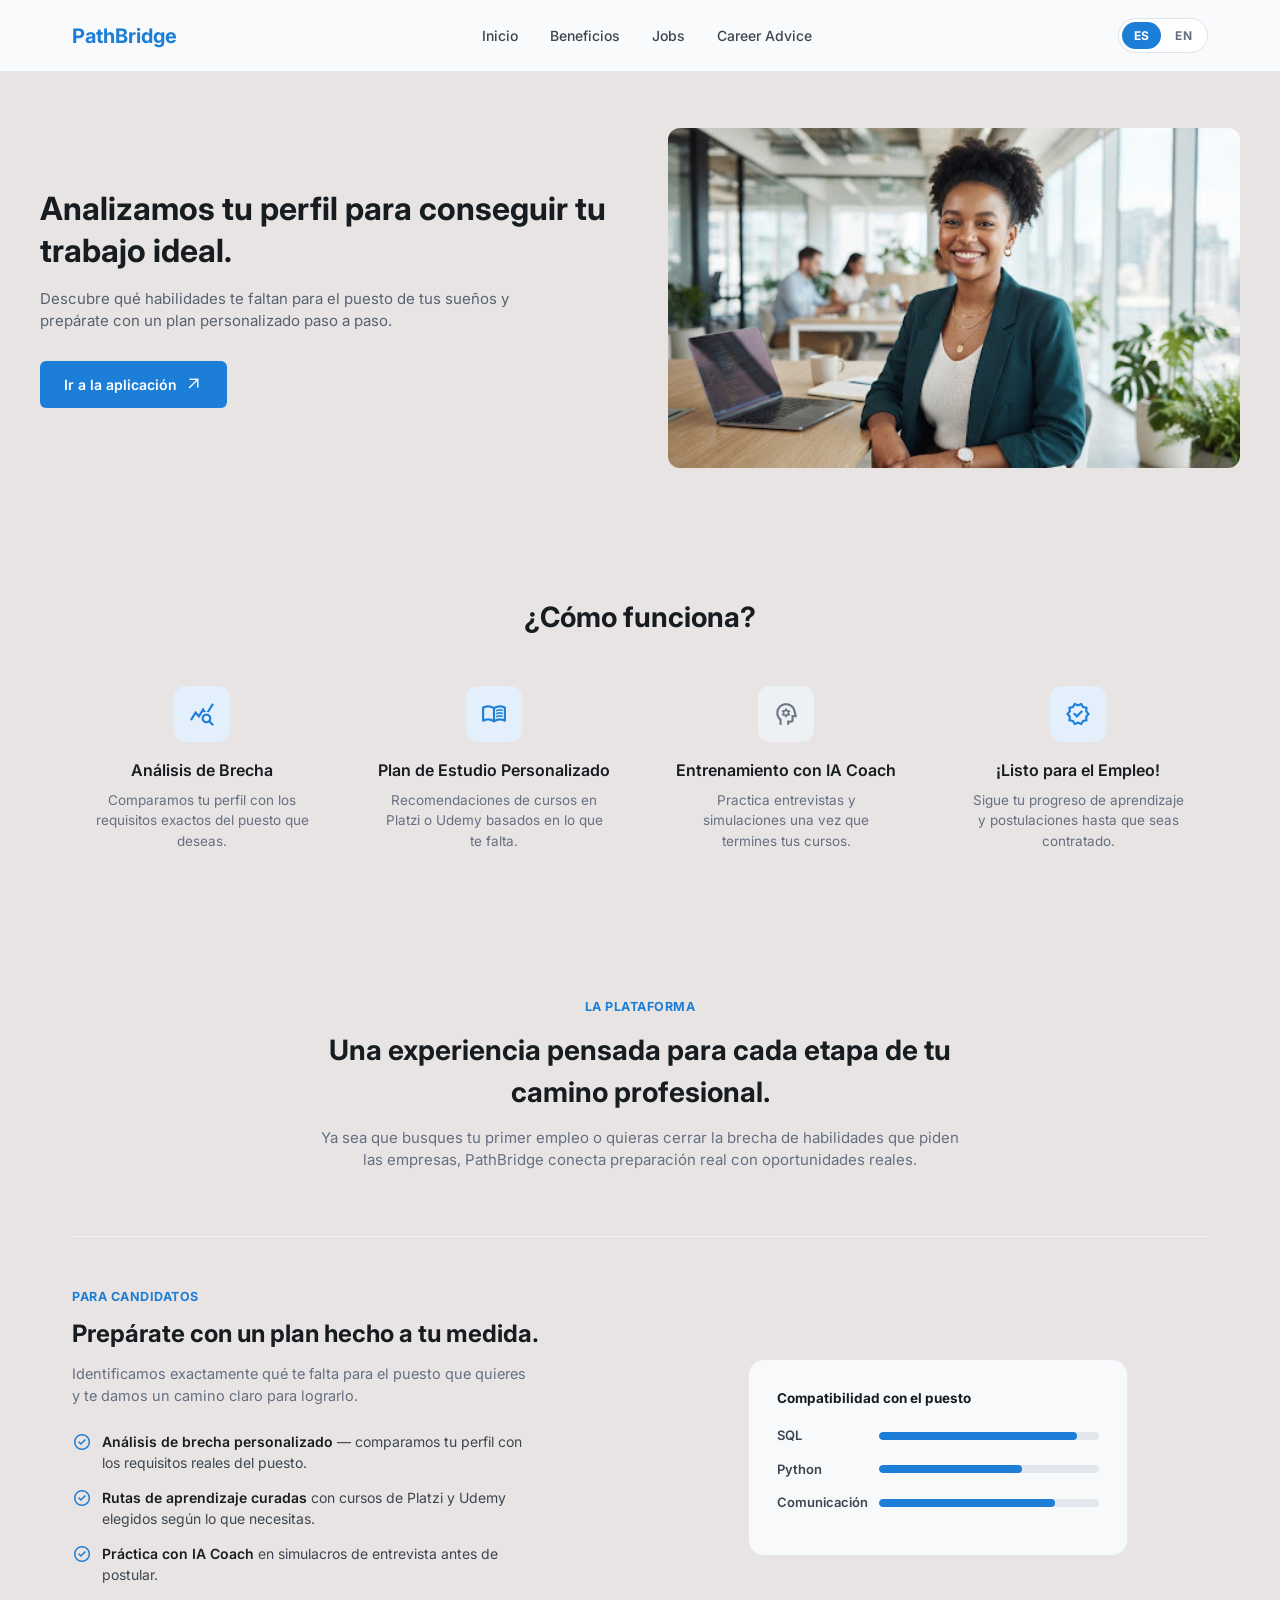
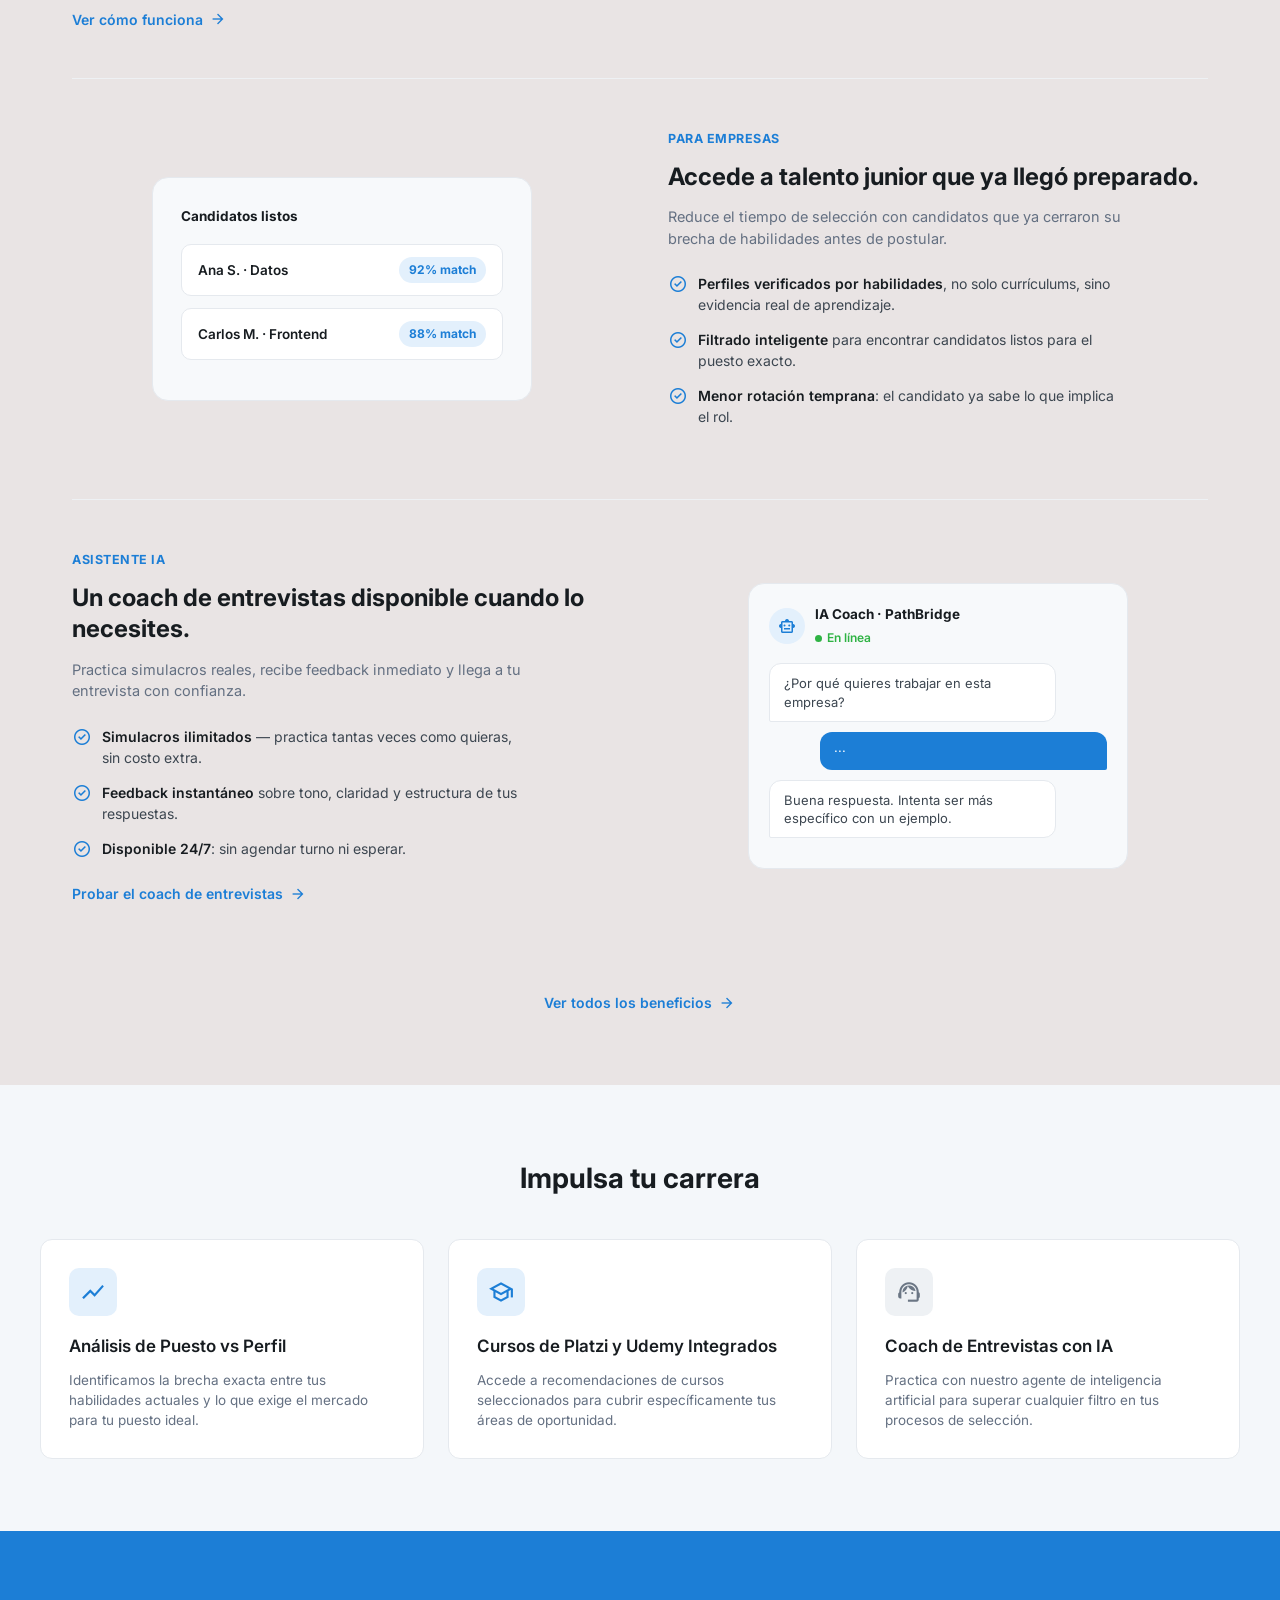
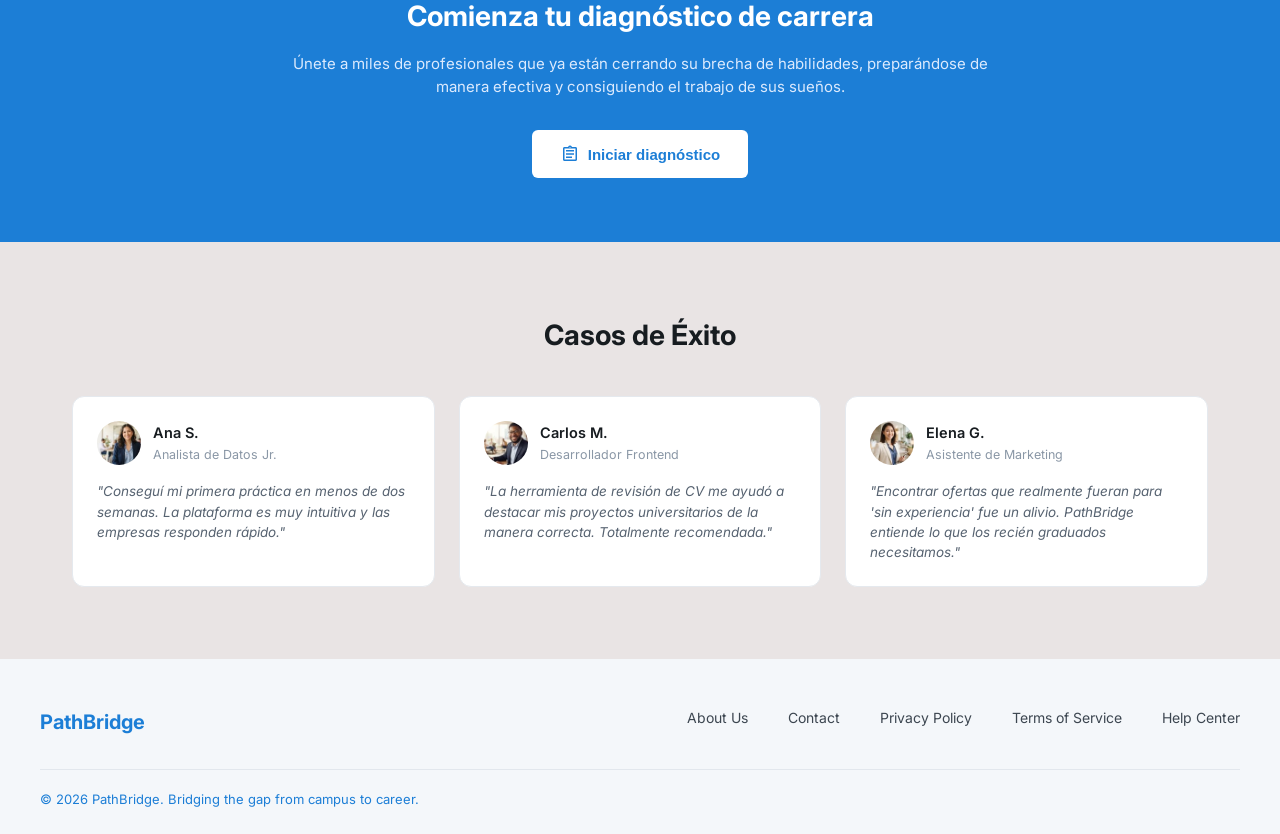
==== commit f916dd25: "feat: Added Privacy Policy & Terms&Conditions" ====
--- a/index.html
+++ b/index.html
@@ -253,8 +253,8 @@
         <div class="footer-links">
             <a href="#" data-i18n="footer.about">About Us</a>
             <a href="#" data-i18n="footer.contact">Contact</a>
-            <a href="#" data-i18n="footer.privacy">Privacy Policy</a>
-            <a href="#" data-i18n="footer.terms">Terms of Service</a>
+            <a href="https://www.freeprivacypolicy.com/live/03f7b9e9-5f92-45e6-9be8-9047938b6dc6" data-i18n="footer.privacy">Privacy Policy</a>
+            <a href="https://www.freeprivacypolicy.com/live/561d8dc8-1a14-4cbd-a834-2df95cbed20d" data-i18n="footer.terms">Terms of Service</a>
             <a href="#" data-i18n="footer.help">Help Center</a>
         </div>
     </div>
--- a/css/main.css
+++ b/css/main.css
@@ -7,7 +7,7 @@
 body {
     font-family: 'Inter', sans-serif;
     color: #171c20;
-    background: #ffffff;
+    background: #e9e4e4;
     font-size: 14px;
     line-height: 1.5;
 }
@@ -41,7 +41,7 @@
 }
 
 .btn-primary:hover {
-    background: #1a6fc0;
+    background: #1ac0c0;
 }
 
 .btn-white {
